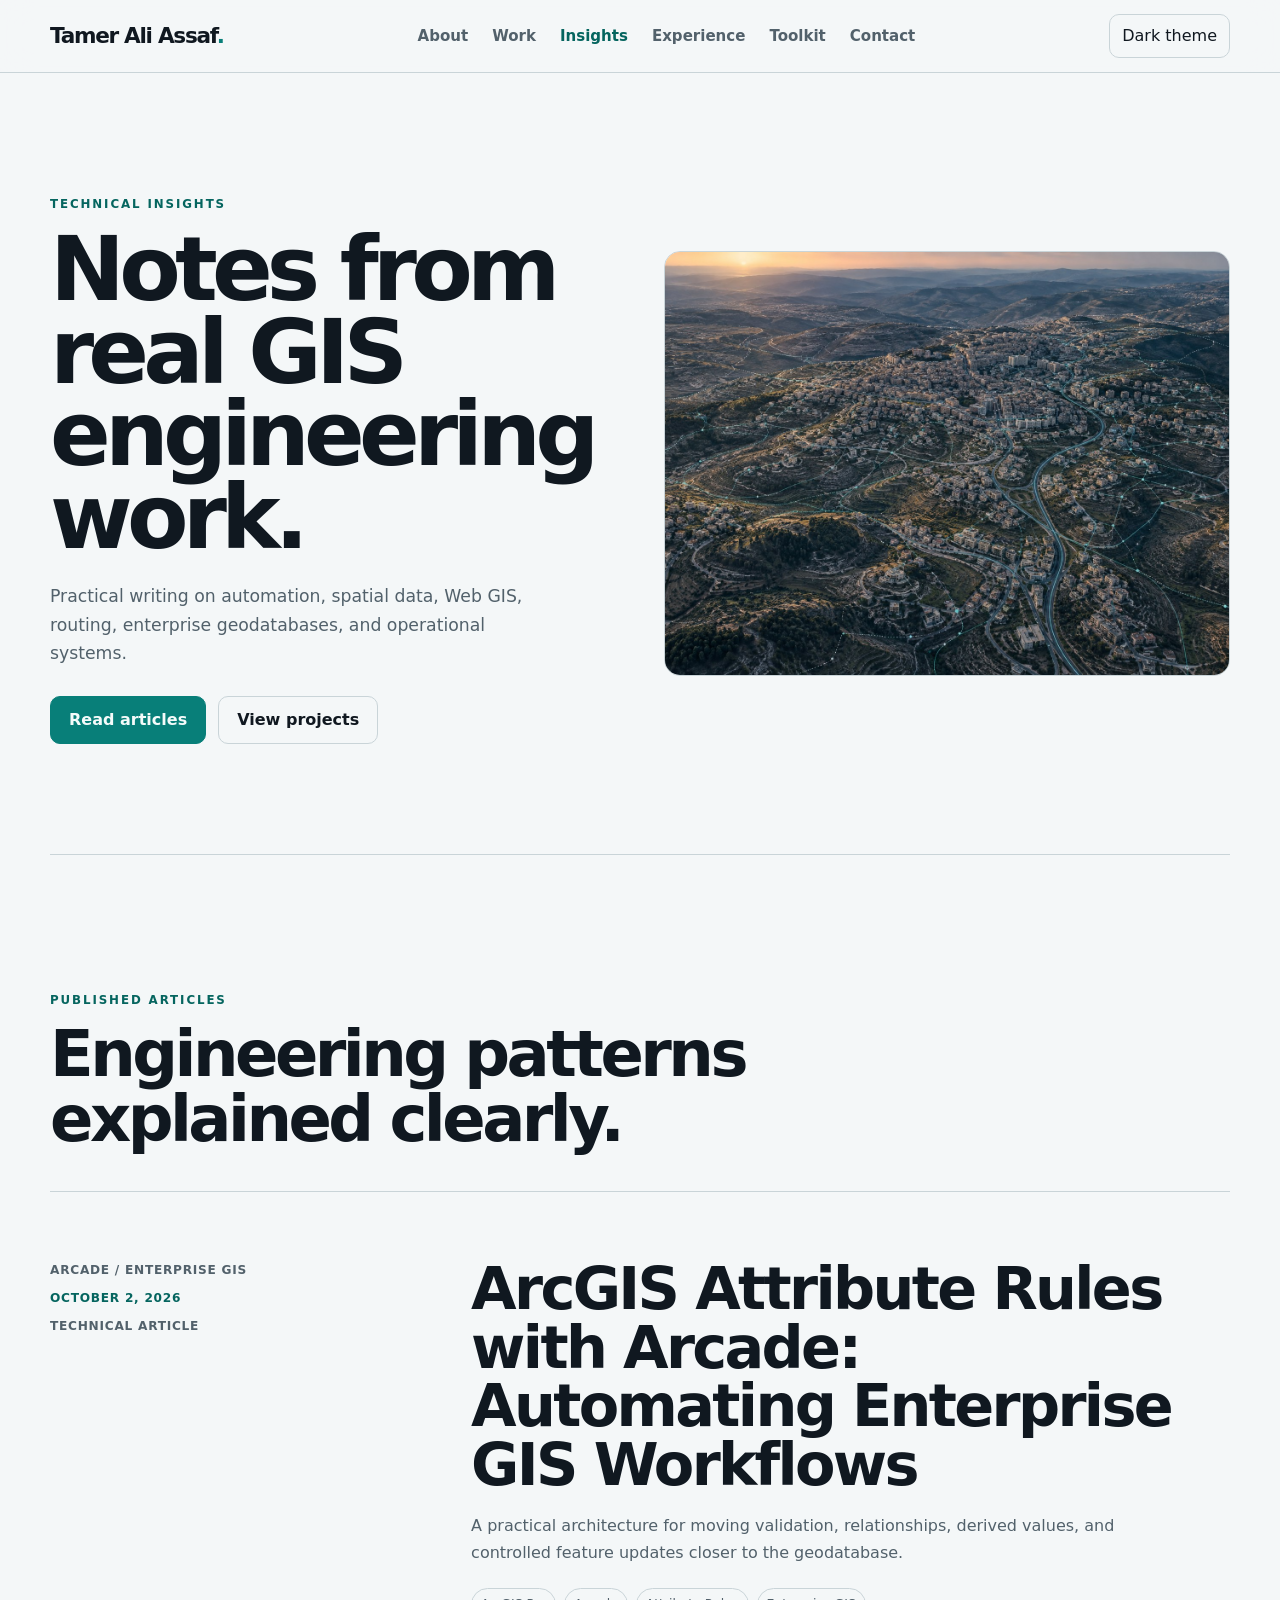
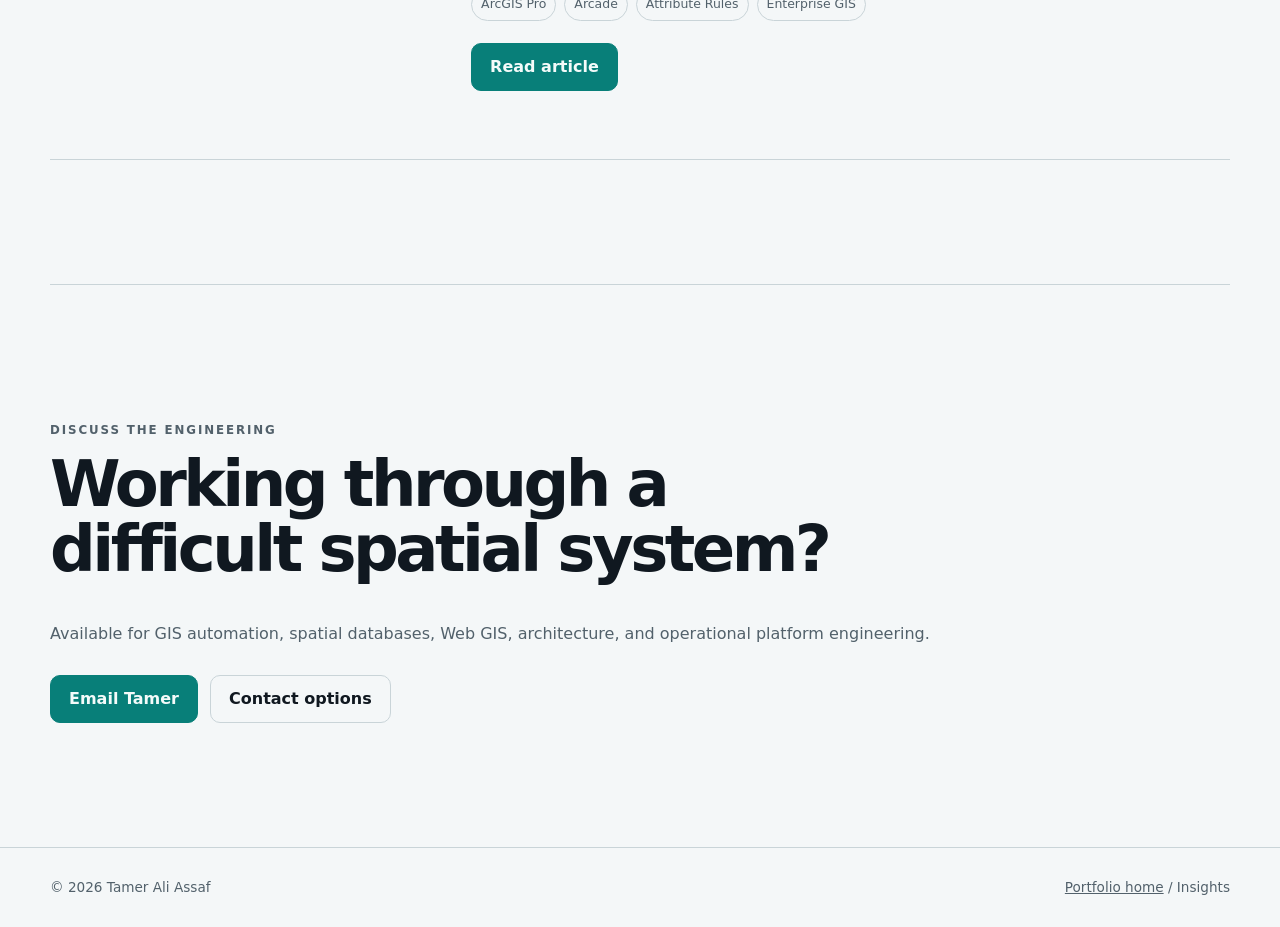
==== insights/index.html @ e50087d5 "Add GIS engineering insights section" ====
<!doctype html>
<html lang="en">
  <head>
    <meta charset="UTF-8" />
    <meta name="viewport" content="width=device-width, initial-scale=1.0" />
    <meta
      name="description"
      content="Technical articles by Tamer Ali Assaf on ArcGIS automation, Arcade Attribute Rules, PostGIS, Web GIS, spatial algorithms, and operational geospatial systems."
    />
    <meta name="author" content="Tamer Ali Assaf" />
    <meta name="theme-color" content="#f4f7f8" />
    <meta property="og:type" content="website" />
    <meta
      property="og:title"
      content="GIS Engineering Insights | Tamer Ali Assaf"
    />
    <meta
      property="og:description"
      content="Practical engineering notes on GIS automation, spatial data, Web GIS, routing, and real-time systems."
    />
    <meta
      property="og:image"
      content="https://tamer-assaf2.github.io/assets/images/tamer-assaf-geospatial-systems.jpg"
    />
    <meta
      property="og:url"
      content="https://tamer-assaf2.github.io/insights/"
    />
    <meta property="og:site_name" content="Tamer Ali Assaf" />
    <meta property="og:locale" content="en_US" />
    <meta name="twitter:card" content="summary_large_image" />
    <meta
      name="twitter:title"
      content="GIS Engineering Insights | Tamer Ali Assaf"
    />
    <meta
      name="twitter:description"
      content="Practical GIS engineering notes grounded in implementation work."
    />
    <meta
      name="twitter:image"
      content="https://tamer-assaf2.github.io/assets/images/tamer-assaf-geospatial-systems.jpg"
    />
    <link rel="canonical" href="https://tamer-assaf2.github.io/insights/" />
    <title>GIS Engineering Insights | Tamer Ali Assaf</title>
    <link rel="icon" href="../favicon.svg" type="image/svg+xml" />
    <link rel="manifest" href="../site.webmanifest" />
    <link rel="stylesheet" href="../assets/style.css" />
    <link rel="stylesheet" href="../assets/insights.css" />
    <script type="application/ld+json">
      {
        "@context": "https://schema.org",
        "@type": "CollectionPage",
        "name": "GIS Engineering Insights",
        "url": "https://tamer-assaf2.github.io/insights/",
        "description": "Technical articles on GIS engineering, automation, spatial databases, Web GIS, and geospatial software engineering.",
        "author": {
          "@type": "Person",
          "@id": "https://tamer-assaf2.github.io/#person",
          "name": "Tamer Ali Assaf",
          "url": "https://tamer-assaf2.github.io/"
        },
        "mainEntity": {
          "@type": "ItemList",
          "itemListElement": [
            {
              "@type": "ListItem",
              "position": 1,
              "url": "https://tamer-assaf2.github.io/insights/arcgis-attribute-rules-arcade.html",
              "name": "ArcGIS Attribute Rules with Arcade: Automating Enterprise GIS Workflows"
            }
          ]
        }
      }
    </script>
  </head>
  <body>
    <a class="skip-link" href="#main-content">Skip to content</a>
    <header class="nav-wrap">
      <nav class="nav container" aria-label="Primary navigation">
        <a
          class="brand"
          href="../index.html"
          aria-label="Tamer Ali Assaf, portfolio home"
          >Tamer Ali Assaf<span>.</span></a
        >
        <div class="nav-actions">
          <button
            class="theme-toggle"
            type="button"
            aria-label="Switch color theme"
          >
            Theme
          </button>
          <button
            class="menu-btn"
            type="button"
            aria-expanded="false"
            aria-controls="nav-links"
          >
            Menu
          </button>
        </div>
        <div class="nav-links" id="nav-links">
          <a href="../index.html#about">About</a>
          <a href="../projects/">Work</a>
          <a href="./" aria-current="page">Insights</a>
          <a href="../index.html#experience">Experience</a>
          <a href="../index.html#tools">Toolkit</a>
          <a href="../index.html#contact">Contact</a>
        </div>
      </nav>
    </header>

    <main id="main-content" class="insights-main">
      <section class="insights-hero container">
        <div class="insights-hero-copy reveal">
          <p class="section-kicker">TECHNICAL INSIGHTS</p>
          <h1>Notes from real GIS engineering work.</h1>
          <p>
            Practical writing on automation, spatial data, Web GIS, routing,
            enterprise geodatabases, and operational systems.
          </p>
          <div class="actions">
            <a class="btn primary" href="#articles">Read articles</a>
            <a class="btn" href="../projects/">View projects</a>
          </div>
        </div>
        <figure class="insights-hero-visual reveal">
          <img
            src="../assets/images/tamer-assaf-geospatial-systems.jpg"
            alt="Aerial terrain with geospatial network and routing overlays"
            width="1586"
            height="992"
            fetchpriority="high"
          />
        </figure>
      </section>

      <section id="articles" class="section container">
        <p class="section-kicker">PUBLISHED ARTICLES</p>
        <h2>Engineering patterns explained clearly.</h2>
        <div class="insight-list">
          <article class="insight-entry reveal">
            <div class="insight-entry-meta">
              <span>Arcade / Enterprise GIS</span>
              <time datetime="2026-10-02">October 2, 2026</time>
              <span>Technical article</span>
            </div>
            <div>
              <h2>
                ArcGIS Attribute Rules with Arcade: Automating Enterprise GIS
                Workflows
              </h2>
              <p>
                A practical architecture for moving validation, relationships,
                derived values, and controlled feature updates closer to the
                geodatabase.
              </p>
              <div class="tags">
                <span>ArcGIS Pro</span><span>Arcade</span
                ><span>Attribute Rules</span><span>Enterprise GIS</span>
              </div>
              <a class="btn primary" href="arcgis-attribute-rules-arcade.html"
                >Read article</a
              >
            </div>
          </article>
        </div>
      </section>

      <section class="section container contact case-contact reveal">
        <p class="section-kicker">DISCUSS THE ENGINEERING</p>
        <h2>Working through a difficult spatial system?</h2>
        <p>
          Available for GIS automation, spatial databases, Web GIS,
          architecture, and operational platform engineering.
        </p>
        <div class="actions">
          <a class="btn primary" href="mailto:tamer.assaf.contact@gmail.com"
            >Email Tamer</a
          >
          <a class="btn" href="../index.html#contact">Contact options</a>
        </div>
      </section>
    </main>

    <footer>
      <div class="container footer-inner">
        <span>© <span id="year"></span> Tamer Ali Assaf</span
        ><span><a href="../index.html">Portfolio home</a> / Insights</span>
      </div>
    </footer>
    <script src="../assets/script.js"></script>
  </body>
</html>
---- assets/style.css ----
:root {
  --bg: #07111f;
  --panel: #0d1b2d;
  --text: #eef5ff;
  --muted: #9db0c7;
  --line: #1c3047;
  --accent: #4cc9f0;
  --accent2: #80ffdb;
  --max: 1120px;
}
* {
  box-sizing: border-box;
}
html {
  scroll-behavior: smooth;
}
body {
  margin: 0;
  font-family:
    "Segoe UI Variable",
    ui-sans-serif,
    system-ui,
    -apple-system,
    "Segoe UI",
    sans-serif;
  background:
    radial-gradient(circle at 80% 10%, #102c46 0, transparent 28%), var(--bg);
  color: var(--text);
  line-height: 1.65;
}
.container {
  width: min(var(--max), calc(100% - 40px));
  margin: auto;
}
.nav-wrap {
  position: sticky;
  top: 0;
  z-index: 20;
  background: rgba(7, 17, 31, 0.82);
  backdrop-filter: blur(16px);
  border-bottom: 1px solid rgba(255, 255, 255, 0.06);
}
.nav {
  height: 72px;
  display: flex;
  align-items: center;
  justify-content: space-between;
}
.brand {
  font-size: 1.5rem;
  font-weight: 900;
  color: var(--text);
  text-decoration: none;
}
.brand span,
.section-kicker {
  color: var(--accent);
}
.nav-links {
  display: flex;
  gap: 24px;
}
.nav-links a {
  color: var(--muted);
  text-decoration: none;
  font-size: 0.94rem;
}
.nav-links a:hover {
  color: var(--text);
}
.menu-btn {
  display: none;
  background: none;
  border: 0;
  color: white;
  font-size: 1.5rem;
}
.hero {
  min-height: 78vh;
  display: grid;
  grid-template-columns: 1.45fr 0.75fr;
  gap: 70px;
  align-items: center;
  padding: 90px 0;
}
.eyebrow,
.section-kicker,
.meta {
  font-size: 0.78rem;
  letter-spacing: 0.16em;
  font-weight: 800;
}
.hero h1 {
  font-size: clamp(3rem, 8vw, 6.6rem);
  line-height: 0.92;
  margin: 12px 0;
}
.hero h2 {
  font-size: clamp(1.25rem, 3vw, 2rem);
  font-weight: 500;
  color: var(--accent2);
  margin: 0 0 22px;
}
.lead {
  max-width: 760px;
  color: var(--muted);
  font-size: 1.13rem;
}
.actions {
  display: flex;
  gap: 12px;
  flex-wrap: wrap;
  margin-top: 28px;
}
.btn {
  display: inline-flex;
  padding: 11px 18px;
  border: 1px solid var(--line);
  border-radius: 9px;
  color: var(--text);
  text-decoration: none;
  font-weight: 700;
}
.btn.primary {
  background: var(--accent);
  border-color: var(--accent);
  color: #03111c;
}
.quick-stack,
.tags {
  display: flex;
  flex-wrap: wrap;
  gap: 8px;
  margin-top: 24px;
}
.quick-stack span,
.tags span {
  padding: 5px 9px;
  border: 1px solid var(--line);
  border-radius: 999px;
  color: var(--muted);
  font-size: 0.78rem;
}
.portrait-card {
  aspect-ratio: 4/5;
  border: 1px solid var(--line);
  border-radius: 22px;
  overflow: hidden;
  background: linear-gradient(145deg, #0d2034, #08131f);
  box-shadow: 0 30px 80px rgba(0, 0, 0, 0.25);
}
.portrait-card img {
  width: 100%;
  height: 100%;
  object-fit: cover;
}
.photo-placeholder {
  display: none;
  height: 100%;
  place-items: center;
  text-align: center;
  color: var(--muted);
  padding: 30px;
}
.section {
  padding: 90px 0;
  border-top: 1px solid rgba(255, 255, 255, 0.06);
}
.section h2 {
  font-size: clamp(2rem, 5vw, 3.5rem);
  line-height: 1.1;
  max-width: 850px;
  margin: 10px 0 35px;
}
.about-grid {
  display: grid;
  grid-template-columns: 1fr 1fr;
  gap: 40px;
  color: var(--muted);
  font-size: 1.06rem;
}
.cards.three {
  display: grid;
  grid-template-columns: repeat(3, 1fr);
  gap: 18px;
}
.card {
  padding: 28px;
  border: 1px solid var(--line);
  border-radius: 16px;
  background: rgba(13, 27, 45, 0.55);
}
.card h3,
.project h3,
.tool-grid h3 {
  margin-top: 0;
  font-size: 1.35rem;
}
.card p,
.project p,
.tool-grid p,
.reference p,
.contact p {
  color: var(--muted);
}
.projects {
  display: grid;
  gap: 18px;
}
.project {
  display: grid;
  grid-template-columns: 80px 1fr;
  gap: 20px;
  padding: 32px;
  border: 1px solid var(--line);
  border-radius: 18px;
  background: rgba(13, 27, 45, 0.45);
}
.project-no {
  font-size: 2rem;
  font-weight: 900;
  color: var(--accent);
}
.project h3 {
  font-size: 1.8rem;
  margin: 4px 0 12px;
}
.project h4 {
  margin-bottom: 4px;
}
.private {
  font-size: 0.83rem;
  margin-top: 20px;
}
.tool-grid {
  display: grid;
  grid-template-columns: 1fr 1fr;
  gap: 1px;
  background: var(--line);
  border: 1px solid var(--line);
  border-radius: 16px;
  overflow: hidden;
}
.tool-grid > div {
  background: var(--bg);
  padding: 28px;
}
.reference {
  background: linear-gradient(90deg, rgba(76, 201, 240, 0.05), transparent);
}
.contact {
  padding-bottom: 120px;
}
footer {
  border-top: 1px solid var(--line);
  padding: 28px 0;
  color: var(--muted);
  font-size: 0.85rem;
}
@media (max-width: 800px) {
  .nav-links {
    display: none;
    position: absolute;
    top: 72px;
    left: 0;
    right: 0;
    padding: 20px;
    background: #081522;
    flex-direction: column;
  }
  .nav-links.open {
    display: flex;
  }
  .menu-btn {
    display: block;
  }
  .hero {
    grid-template-columns: 1fr;
    padding: 65px 0;
  }
  .portrait-card {
    max-width: 360px;
  }
  .about-grid,
  .cards.three,
  .tool-grid {
    grid-template-columns: 1fr;
  }
  .project {
    grid-template-columns: 1fr;
  }
  .project-no {
    font-size: 1rem;
  }
  .section {
    padding: 65px 0;
  }
}

/* 2026 portfolio refresh */
:root {
  color-scheme: light;
  --bg: #f4f7f8;
  --panel: #e9eff1;
  --panel-strong: #dde8ea;
  --text: #101820;
  --muted: #52616b;
  --line: #c9d4d8;
  --accent: #087f79;
  --accent2: #05655f;
  --on-accent: #f4fbfa;
  --header: rgba(244, 247, 248, 0.9);
  --shadow: rgba(18, 56, 61, 0.14);
  --max: 1180px;
}

@media (prefers-color-scheme: dark) {
  :root:not([data-theme="light"]) {
    color-scheme: dark;
    --bg: #0b1118;
    --panel: #111b24;
    --panel-strong: #182730;
    --text: #edf4f3;
    --muted: #a4b6ba;
    --line: #283943;
    --accent: #58c4bb;
    --accent2: #7ed7cf;
    --on-accent: #071413;
    --header: rgba(11, 17, 24, 0.9);
    --shadow: rgba(2, 11, 13, 0.42);
  }
}

:root[data-theme="dark"] {
  color-scheme: dark;
  --bg: #0b1118;
  --panel: #111b24;
  --panel-strong: #182730;
  --text: #edf4f3;
  --muted: #a4b6ba;
  --line: #283943;
  --accent: #58c4bb;
  --accent2: #7ed7cf;
  --on-accent: #071413;
  --header: rgba(11, 17, 24, 0.9);
  --shadow: rgba(2, 11, 13, 0.42);
}

html {
  scroll-padding-top: 88px;
}

body {
  font-family: "Aptos", "Segoe UI Variable", "Segoe UI", system-ui, sans-serif;
  background: var(--bg);
  text-rendering: optimizeLegibility;
}

img {
  display: block;
  max-width: 100%;
}

button {
  font: inherit;
}

.container {
  width: min(var(--max), calc(100% - 48px));
}

.nav-wrap {
  background: var(--header);
  border-color: var(--line);
}

.nav {
  gap: 28px;
}

.brand {
  font-size: 1.35rem;
  letter-spacing: -0.06em;
}

.nav-links {
  align-items: center;
  margin-left: auto;
}

.nav-links a {
  font-weight: 650;
}

.nav-links a[aria-current="location"] {
  color: var(--accent2);
}

.nav-actions {
  display: flex;
  align-items: center;
  gap: 8px;
  margin-left: auto;
  order: 2;
}

.theme-toggle,
.menu-btn {
  min-height: 40px;
  padding: 8px 12px;
  border: 1px solid var(--line);
  border-radius: 10px;
  background: transparent;
  color: var(--text);
  cursor: pointer;
}

.theme-toggle:hover,
.menu-btn:hover {
  border-color: var(--accent);
}

.hero {
  min-height: auto;
  grid-template-columns: minmax(0, 1.35fr) minmax(280px, 0.65fr);
  gap: clamp(36px, 7vw, 92px);
  align-items: start;
  padding-block: clamp(64px, 8vw, 96px);
}

.eyebrow,
.section-kicker,
.meta {
  color: var(--accent2);
  font-size: 0.74rem;
  text-transform: uppercase;
}

.hero h1 {
  max-width: 820px;
  margin: 16px 0 22px;
  font-size: clamp(2.9rem, 5vw, 4rem);
  line-height: 0.98;
  letter-spacing: -0.065em;
}

.lead {
  max-width: 660px;
  margin: 0;
  font-size: clamp(1rem, 1.6vw, 1.2rem);
}

.btn {
  align-items: center;
  justify-content: center;
  min-height: 46px;
  padding: 10px 18px;
  border-radius: 10px;
  white-space: nowrap;
  transition:
    transform 0.2s ease,
    border-color 0.2s ease,
    background 0.2s ease;
}

.btn:hover {
  border-color: var(--accent);
  transform: translateY(-2px);
}

.btn:active {
  transform: translateY(1px);
}

.btn.primary {
  color: var(--on-accent);
}

.portrait-card {
  position: relative;
  margin: 0;
  border-radius: 16px;
  background: var(--panel);
  box-shadow: 0 28px 70px var(--shadow);
}

.portrait-card figcaption {
  position: absolute;
  inset: auto 14px 14px;
  padding: 12px 14px;
  border: 1px solid rgba(244, 251, 250, 0.22);
  border-radius: 12px;
  background: rgba(7, 20, 19, 0.82);
  color: #edf7f6;
  font-size: 0.86rem;
  line-height: 1.4;
  backdrop-filter: blur(12px);
}

.portrait-card figcaption span {
  color: #b8cfcc;
  font-size: 0.78rem;
}

.credential-strip {
  border-block: 1px solid var(--line);
  background: var(--panel);
}

.credential-strip .quick-stack {
  display: grid;
  grid-template-columns: repeat(4, minmax(0, 1fr));
  gap: clamp(18px, 3vw, 42px);
  margin: 0 auto;
  padding-block: 18px;
}

.credential-strip .quick-stack span {
  padding: 0;
  border: 0;
  border-radius: 0;
  font-weight: 750;
  line-height: 1.4;
  letter-spacing: 0.06em;
  text-transform: uppercase;
}

.section {
  padding-block: clamp(76px, 10vw, 124px);
  border-color: var(--line);
}

.section h2 {
  max-width: 840px;
  margin: 10px 0 38px;
  font-size: clamp(2.35rem, 5vw, 4.7rem);
  line-height: 1.02;
  letter-spacing: -0.055em;
}

.section-intro {
  max-width: 650px;
  margin: -20px 0 42px;
  color: var(--muted);
}

.about-grid {
  gap: clamp(28px, 6vw, 76px);
}

.about-grid p {
  margin-block: 0;
}

.cards.three {
  grid-template-columns: 1.1fr 0.9fr;
  gap: 16px;
}

.card {
  background: var(--panel);
}

.card.featured {
  grid-row: span 2;
  display: flex;
  flex-direction: column;
  justify-content: flex-end;
  min-height: 420px;
  background: linear-gradient(145deg, var(--panel-strong), var(--panel));
}

.project-featured {
  grid-template-columns: minmax(0, 1.35fr) minmax(280px, 0.65fr);
  align-items: stretch;
  padding: 0;
  overflow: hidden;
  background: var(--panel-strong);
}

.project-featured > div:last-child {
  padding: clamp(26px, 4vw, 46px);
  align-self: center;
}

.project-image {
  min-height: 420px;
}

.project-image img {
  width: 100%;
  height: 100%;
  object-fit: cover;
}

.projects {
  gap: 12px;
  margin-top: 16px;
}

.project {
  grid-template-columns: 62px 1fr;
  gap: 22px;
  padding: 28px;
  border-radius: 16px;
  background: var(--panel);
}

.project-no {
  font-size: 1rem;
}

.project h3 {
  font-size: 1.65rem;
}

.private {
  max-width: 760px;
  color: var(--muted);
}

.engineering-grid {
  display: grid;
  grid-template-columns: 1fr 1fr;
  gap: 1px;
  overflow: hidden;
  border: 1px solid var(--line);
  border-radius: 16px;
  background: var(--line);
}

.engineering-item {
  min-height: 250px;
  padding: 30px;
  background: var(--bg);
}

.engineering-item:nth-child(2),
.engineering-item:nth-child(3) {
  background: var(--panel);
}

.engineering-item h3 {
  max-width: 430px;
  margin: 0 0 14px;
  font-size: 1.35rem;
}

.engineering-item p {
  max-width: 55ch;
  color: var(--muted);
}

.engineering-item span {
  display: block;
  margin-top: 32px;
  color: var(--accent2);
  font-size: 0.78rem;
  font-weight: 750;
}

.public-work {
  background: var(--panel);
}

.public-layout {
  display: grid;
  grid-template-columns: 0.8fr 1.2fr;
  gap: clamp(38px, 8vw, 110px);
  align-items: start;
}

.public-intro {
  position: sticky;
  top: 110px;
}

.public-intro h2 {
  margin-bottom: 22px;
}

.public-intro > p:last-child {
  color: var(--muted);
}

.public-links {
  display: grid;
}

.public-link {
  display: flex;
  align-items: center;
  justify-content: space-between;
  gap: 20px;
  padding: 26px 4px;
  border-bottom: 1px solid var(--line);
  color: var(--text);
  text-decoration: none;
}

.public-link:first-child {
  border-top: 1px solid var(--line);
}

.public-link strong,
.public-link small {
  display: block;
}

.public-link strong {
  font-size: 1.25rem;
}

.public-link small {
  margin-top: 4px;
  color: var(--muted);
}

.public-link b {
  color: var(--accent);
  font-size: 1.4rem;
  transition: transform 0.2s ease;
}

.public-link:hover b {
  transform: translate(3px, -3px);
}

.tool-grid {
  border-radius: 16px;
}

.tool-grid > div {
  min-height: 180px;
  background: var(--bg);
}

.footer-inner {
  display: flex;
  justify-content: space-between;
  gap: 20px;
}

:focus-visible {
  outline: 3px solid var(--accent);
  outline-offset: 4px;
}

html.js .reveal.is-pending {
  opacity: 0;
  transform: translateY(18px);
  transition:
    opacity 0.65s ease,
    transform 0.65s cubic-bezier(0.16, 1, 0.3, 1);
}

html.js .reveal.is-pending.is-visible {
  opacity: 1;
  transform: none;
}

@media (max-width: 860px) {
  .container {
    width: min(100% - 32px, var(--max));
  }

  .nav-actions {
    margin-left: auto;
  }

  .nav-links {
    background: var(--bg);
    border-bottom: 1px solid var(--line);
  }

  .hero {
    min-height: auto;
    grid-template-columns: 1fr;
    gap: 40px;
    padding-block: 56px;
  }

  .hero h1 {
    font-size: clamp(3rem, 12vw, 5rem);
  }

  .portrait-card {
    width: min(100%, 440px);
  }

  .credential-strip .quick-stack {
    grid-template-columns: repeat(2, minmax(0, 1fr));
  }

  .about-grid,
  .cards.three,
  .project-featured,
  .public-layout {
    grid-template-columns: 1fr;
  }

  .card.featured {
    grid-row: auto;
    min-height: 320px;
  }

  .project-image {
    min-height: 300px;
  }

  .public-intro {
    position: static;
  }
}

@media (max-width: 620px) {
  .theme-toggle {
    display: none;
  }

  .credential-strip .quick-stack {
    grid-template-columns: 1fr;
  }

  .section {
    padding-block: 68px;
  }

  .section h2 {
    font-size: clamp(2.25rem, 12vw, 3.5rem);
  }

  .hero h1 {
    font-size: clamp(2.7rem, 12vw, 3.4rem);
    letter-spacing: -0.05em;
  }

  .about-grid,
  .engineering-grid,
  .tool-grid {
    grid-template-columns: 1fr;
  }

  .project {
    grid-template-columns: 1fr;
    padding: 22px;
  }

  .engineering-item {
    min-height: auto;
  }

  .footer-inner {
    flex-direction: column;
  }
}

/* SEO project index and utility pages */
.section-actions {
  display: flex;
  margin: -14px 0 26px;
}

.projects-index-hero {
  max-width: calc(100vw - 32px);
  min-height: min(820px, calc(100dvh - 72px));
  display: grid;
  grid-template-columns: minmax(0, 0.92fr) minmax(380px, 1.08fr);
  gap: clamp(42px, 8vw, 110px);
  align-items: center;
  padding-block: clamp(58px, 8vh, 92px);
}

.projects-index-hero > *,
.project-index-item > * {
  width: 100%;
  min-width: 0;
  max-width: 100%;
}

.projects-index-hero .case-hero-copy > p,
.project-index-item h3,
.project-index-item p {
  max-width: 100%;
  overflow-wrap: anywhere;
}

.projects-hero-art {
  width: 100%;
  aspect-ratio: 4 / 3;
  margin: 0;
  overflow: hidden;
  border: 1px solid var(--line);
  border-radius: 16px;
  background: var(--panel);
}

.projects-hero-art img {
  width: 100%;
  height: 100%;
  object-fit: cover;
}

.project-index-list {
  max-width: 100%;
  margin-top: 34px;
  border-block: 1px solid var(--line);
}

.project-index-item {
  display: grid;
  grid-template-columns: minmax(180px, 0.5fr) minmax(0, 1fr);
  gap: clamp(28px, 8vw, 110px);
  padding: clamp(34px, 6vw, 64px) 0;
}

.project-index-item + .project-index-item {
  border-top: 1px solid var(--line);
}

.project-index-item > div:first-child {
  display: grid;
  align-content: start;
  gap: 8px;
  color: var(--muted);
  font-size: 0.78rem;
  font-weight: 750;
  letter-spacing: 0.06em;
  text-transform: uppercase;
}

.project-index-item > div:first-child strong {
  color: var(--accent2);
}

.project-index-item h3 {
  max-width: 720px;
  margin: 0 0 16px;
  font-size: clamp(2rem, 4vw, 3.5rem);
  line-height: 1;
  letter-spacing: -0.045em;
}

.project-index-item p {
  max-width: 65ch;
  margin: 0;
  color: var(--muted);
}

.project-index-item .tags {
  margin: 22px 0;
}

.not-found {
  min-height: calc(100dvh - 72px);
  display: grid;
  align-content: center;
  justify-items: start;
  padding-block: 72px;
}

.not-found h1 {
  max-width: 820px;
  margin: 12px 0 22px;
  font-size: clamp(3.6rem, 10vw, 8.5rem);
  line-height: 0.9;
  letter-spacing: -0.065em;
}

.not-found > p:not(.section-kicker) {
  max-width: 58ch;
  margin: 0;
  color: var(--muted);
  font-size: 1.08rem;
}

@media (max-width: 900px) {
  .projects-index-hero,
  .project-index-item {
    grid-template-columns: 1fr;
  }

  .projects-index-hero {
    min-height: auto;
  }

  .projects-hero-art {
    max-height: 560px;
  }

  .project-index-item {
    gap: 20px;
  }
}

@media (max-width: 620px) {
  .projects-index-hero {
    gap: 34px;
    padding-block: 44px 64px;
  }

  .projects-hero-art {
    aspect-ratio: 1 / 1;
  }

  .project-index-item {
    padding-block: 38px;
  }
}

@media (prefers-reduced-motion: reduce) {
  html {
    scroll-behavior: auto;
  }

  *,
  *::before,
  *::after {
    animation-duration: 0.01ms !important;
    animation-iteration-count: 1 !important;
    transition-duration: 0.01ms !important;
  }

  html.js .reveal.is-pending {
    opacity: 1;
    transform: none;
  }
}

/* Version 2 portfolio and case-study patterns */
.skip-link {
  position: fixed;
  top: 10px;
  left: 10px;
  z-index: 100;
  padding: 10px 14px;
  border-radius: 10px;
  background: var(--accent);
  color: var(--on-accent);
  font-weight: 800;
  text-decoration: none;
  transform: translateY(-150%);
}

.skip-link:focus {
  transform: translateY(0);
}

footer a {
  color: inherit;
}

.about-v2 {
  display: grid;
  grid-template-columns: minmax(0, 0.85fr) minmax(360px, 1.15fr);
  gap: clamp(48px, 9vw, 120px);
  align-items: start;
}

.about-v2 h2 {
  margin-top: 0;
}

.about-v2 > div > p {
  max-width: 62ch;
  color: var(--muted);
  font-size: 1.05rem;
}

.system-model {
  margin: 0;
  padding: clamp(26px, 4vw, 42px);
  border: 1px solid var(--line);
  border-radius: 16px;
  background: var(--panel);
}

.system-model figcaption {
  margin-bottom: 20px;
  color: var(--muted);
  font-size: 0.82rem;
  font-weight: 750;
}

.system-model ol {
  display: grid;
  gap: 0;
  margin: 0;
  padding: 0;
  list-style: none;
}

.system-model li {
  display: grid;
  grid-template-columns: 46px 1fr;
  gap: 12px;
  align-items: center;
  padding: 16px 0;
  border-bottom: 1px solid var(--line);
  font-weight: 760;
}

.system-model li:last-child {
  border-bottom: 0;
}

.system-model li span {
  color: var(--accent2);
  font-size: 0.75rem;
}

.status-line {
  display: flex;
  flex-wrap: wrap;
  align-content: flex-start;
  align-items: flex-start;
  align-self: start;
  gap: 8px;
  margin-bottom: 18px;
}

.status-line span {
  padding: 5px 9px;
  border: 1px solid var(--line);
  border-radius: 999px;
  color: var(--muted);
  font-size: 0.72rem;
  font-weight: 750;
  line-height: 1.35;
}

.case-card {
  border: 1px solid var(--line);
  border-radius: 16px;
  background: var(--panel);
}

.client-case-list {
  display: grid;
  gap: clamp(22px, 4vw, 38px);
  margin-top: 22px;
}

.featured-case {
  display: grid;
  grid-template-columns: minmax(0, 0.9fr) minmax(0, 1.1fr);
  overflow: hidden;
}

.case-summary {
  display: flex;
  flex-direction: column;
  align-items: flex-start;
  justify-content: flex-end;
  min-height: 520px;
  padding: clamp(28px, 5vw, 56px);
  background: linear-gradient(145deg, var(--panel-strong), var(--panel));
}

.case-summary h3 {
  max-width: 600px;
  margin: 0;
  font-size: clamp(2.3rem, 5vw, 4.6rem);
  line-height: 0.98;
  letter-spacing: -0.055em;
}

.case-value {
  max-width: 56ch;
  margin: 20px 0 4px;
  color: var(--muted);
}

.case-facts {
  display: grid;
  margin: 0;
  padding: clamp(28px, 5vw, 56px);
}

.case-facts div {
  padding: 18px 0;
  border-bottom: 1px solid var(--line);
}

.case-facts div:last-child {
  border-bottom: 0;
}

.case-facts dt,
.case-row dt,
.operational-case dt,
.research-copy dt {
  margin-bottom: 6px;
  color: var(--accent2);
  font-size: 0.74rem;
  font-weight: 800;
  letter-spacing: 0.08em;
  text-transform: uppercase;
}

.case-facts dd,
.case-row dd,
.operational-case dd,
.research-copy dd {
  margin: 0;
  color: var(--muted);
}

.case-list {
  margin-top: 22px;
  border-top: 1px solid var(--line);
}

.case-row {
  display: grid;
  grid-template-columns: minmax(180px, 0.55fr) minmax(260px, 0.9fr) minmax(
      280px,
      1.15fr
    );
  gap: clamp(26px, 5vw, 72px);
  padding: 34px 4px;
  border-bottom: 1px solid var(--line);
}

.case-row h3 {
  margin: 0 0 10px;
  font-size: 1.55rem;
}

.case-row p,
.operational-layout > div > p,
.research-copy > p,
.experience-intro p {
  color: var(--muted);
}

.case-row dl {
  margin: 0;
}

.case-link {
  display: inline-flex;
  gap: 6px;
  align-items: center;
  margin-top: 8px;
  color: var(--accent2);
  font-weight: 800;
  text-decoration-thickness: 1px;
  text-underline-offset: 4px;
}

.operational-work {
  background: var(--panel);
}

.operational-layout {
  display: grid;
  grid-template-columns: 0.8fr 1.2fr;
  gap: clamp(44px, 9vw, 130px);
  align-items: start;
}

.operational-layout h2 {
  margin-top: 0;
}

.operational-case {
  padding: clamp(28px, 5vw, 48px);
  border: 1px solid var(--line);
  border-radius: 16px;
  background: var(--bg);
}

.operational-case h3 {
  margin: 0 0 14px;
  font-size: clamp(2rem, 4vw, 3.5rem);
  line-height: 1;
  letter-spacing: -0.04em;
}

.operational-case > p {
  color: var(--muted);
}

.operational-case dl,
.research-copy dl {
  margin: 28px 0 0;
  padding-top: 22px;
  border-top: 1px solid var(--line);
}

.research-section {
  display: grid;
  grid-template-columns: minmax(0, 1.15fr) minmax(320px, 0.85fr);
  gap: clamp(36px, 7vw, 90px);
  align-items: center;
}

.research-visual {
  overflow: hidden;
  aspect-ratio: 16 / 10;
  border: 1px solid var(--line);
  border-radius: 16px;
}

.research-visual img {
  width: 100%;
  height: 100%;
  object-fit: cover;
}

.research-copy h2 {
  margin-bottom: 22px;
}

.experience-section {
  display: grid;
  grid-template-columns: 0.8fr 1.2fr;
  gap: clamp(46px, 8vw, 110px);
  align-items: start;
}

.experience-intro {
  position: sticky;
  top: 110px;
}

.experience-intro h2 {
  margin-top: 0;
}

.timeline {
  border-top: 1px solid var(--line);
}

.timeline-item {
  display: grid;
  grid-template-columns: 130px 1fr;
  gap: 24px;
  padding: 30px 0;
  border-bottom: 1px solid var(--line);
}

.timeline-item time {
  color: var(--accent2);
  font-size: 0.78rem;
  font-weight: 800;
}

.timeline-item h3 {
  margin: 0 0 8px;
  font-size: 1.4rem;
}

.timeline-item p {
  margin: 0;
  color: var(--muted);
}

.credentials-section {
  background: var(--panel);
}

.credentials-layout {
  display: grid;
  grid-template-columns: minmax(0, 1fr) minmax(360px, 0.9fr);
  gap: clamp(46px, 8vw, 110px);
  align-items: start;
}

.education-block h2 {
  margin-top: 10px;
}

.education-facts {
  display: grid;
  grid-template-columns: repeat(3, 1fr);
  gap: 1px;
  margin: 0;
  overflow: hidden;
  border: 1px solid var(--line);
  border-radius: 16px;
  background: var(--line);
}

.education-facts > div {
  min-height: 112px;
  padding: 20px;
  background: var(--bg);
}

.education-facts dt {
  margin-bottom: 8px;
  color: var(--accent2);
  font-size: 0.72rem;
  font-weight: 800;
  text-transform: uppercase;
}

.education-facts dd {
  margin: 0;
  color: var(--text);
}

.training-block h3 {
  margin: 0 0 22px;
  font-size: 1.5rem;
}

.training-list {
  border-top: 1px solid var(--line);
}

.training-list article {
  padding: 22px 0;
  border-bottom: 1px solid var(--line);
}

.training-list strong {
  display: block;
  margin-bottom: 5px;
}

.training-list p {
  margin: 0;
  color: var(--muted);
}

.case-hero {
  min-height: calc(100dvh - 72px);
  display: grid;
  grid-template-columns: minmax(0, 1fr) minmax(360px, 0.78fr);
  gap: clamp(42px, 8vw, 110px);
  align-items: center;
  padding-block: clamp(58px, 8vh, 92px);
}

.case-hero-copy h1 {
  max-width: 760px;
  margin: 16px 0 24px;
  font-size: clamp(3.2rem, 6vw, 6rem);
  line-height: 0.94;
  letter-spacing: -0.065em;
}

.case-hero-copy > p {
  max-width: 62ch;
  margin: 0;
  color: var(--muted);
  font-size: 1.1rem;
}

.case-hero-panel {
  margin: 0;
  padding: clamp(26px, 4vw, 40px);
  border: 1px solid var(--line);
  border-radius: 16px;
  background: var(--panel);
}

.case-hero-panel figcaption {
  margin-bottom: 20px;
  color: var(--muted);
  font-size: 0.78rem;
  font-weight: 750;
  text-transform: uppercase;
}

.system-layers {
  display: grid;
  gap: 10px;
}

.system-layers > div {
  padding: 18px;
  border: 1px solid var(--line);
  border-radius: 12px;
  background: var(--bg);
}

.system-layers span,
.system-layers strong {
  display: block;
}

.system-layers span {
  margin-bottom: 4px;
  color: var(--accent2);
  font-size: 0.7rem;
  font-weight: 800;
  text-transform: uppercase;
}

.system-layers strong {
  font-size: 0.92rem;
}

.case-evidence {
  border-block: 1px solid var(--line);
  background: var(--panel);
}

.case-evidence dl {
  display: grid;
  grid-template-columns: repeat(4, 1fr);
  gap: 1px;
  margin: 0;
  background: var(--line);
}

.case-evidence dl > div {
  min-height: 130px;
  padding: 24px;
  background: var(--panel);
}

.case-evidence dt {
  margin-bottom: 8px;
  color: var(--accent2);
  font-size: 0.72rem;
  font-weight: 800;
  text-transform: uppercase;
}

.case-evidence dd {
  margin: 0;
  color: var(--text);
}

.case-overview {
  display: grid;
  grid-template-columns: 0.9fr 1.1fr;
  gap: clamp(44px, 9vw, 130px);
  align-items: start;
}

.case-overview h2 {
  margin-top: 0;
}

.case-prose {
  color: var(--muted);
  font-size: 1.1rem;
}

.case-prose p:first-child {
  margin-top: 0;
}

.role-section {
  background: var(--panel);
}

.role-grid {
  display: grid;
  grid-template-columns: repeat(2, 1fr);
  gap: 1px;
  overflow: hidden;
  border: 1px solid var(--line);
  border-radius: 16px;
  background: var(--line);
}

.role-grid article {
  min-height: 210px;
  padding: 28px;
  background: var(--bg);
}

.role-grid h3 {
  margin: 0 0 10px;
}

.role-grid p {
  max-width: 55ch;
  color: var(--muted);
}

.architecture-intro {
  max-width: 760px;
}

.architecture-intro > p {
  color: var(--muted);
}

.architecture-flow {
  display: grid;
  justify-items: center;
  width: min(760px, 100%);
  margin: 54px auto 0;
}

.architecture-stage {
  width: 100%;
  padding: 24px 28px;
  border: 1px solid var(--line);
  border-radius: 16px;
  background: var(--panel);
  text-align: center;
}

.architecture-stage span,
.architecture-stage strong,
.architecture-stage small {
  display: block;
}

.architecture-stage span {
  color: var(--accent2);
  font-size: 0.7rem;
  font-weight: 800;
  text-transform: uppercase;
}

.architecture-stage strong {
  margin: 6px 0;
  font-size: 1.2rem;
}

.architecture-stage small {
  color: var(--muted);
}

.flow-connector {
  padding: 8px 0;
  color: var(--accent);
  font-size: 1.35rem;
}

.visually-hidden {
  position: absolute;
  width: 1px;
  height: 1px;
  padding: 0;
  margin: -1px;
  overflow: hidden;
  clip: rect(0, 0, 0, 0);
  white-space: nowrap;
  border: 0;
}

.module-groups {
  display: grid;
  grid-template-columns: repeat(2, 1fr);
  gap: 0 42px;
  border-top: 1px solid var(--line);
}

.module-groups > div {
  padding: 28px 0;
  border-bottom: 1px solid var(--line);
}

.module-groups h3 {
  margin: 0 0 8px;
}

.module-groups p {
  max-width: 58ch;
  margin: 0;
  color: var(--muted);
}

.gis-section {
  background: var(--panel);
}

.gis-layout {
  display: grid;
  grid-template-columns: 0.85fr 1.15fr;
  gap: clamp(44px, 9vw, 130px);
}

.gis-layout h2 {
  margin-top: 0;
}

.gis-layout > div > p {
  color: var(--muted);
}

.gis-layout dl {
  margin: 0;
}

.gis-layout dl > div {
  padding: 20px 0;
  border-bottom: 1px solid var(--line);
}

.gis-layout dl > div:first-child {
  padding-top: 0;
}

.gis-layout dt {
  margin-bottom: 5px;
  font-weight: 800;
}

.gis-layout dd {
  margin: 0;
  color: var(--muted);
}

.decision-list {
  display: grid;
  grid-template-columns: 1fr 1fr;
  gap: 22px 54px;
}

.decision-list article {
  padding-top: 24px;
  border-top: 1px solid var(--line);
}

.decision-list h3 {
  margin: 0 0 8px;
}

.decision-list p {
  color: var(--muted);
}

.outcome-section {
  display: grid;
  grid-template-columns: 0.85fr 1.15fr;
  gap: clamp(44px, 9vw, 130px);
}

.outcome-section h2 {
  margin-top: 0;
}

.outcome-section > div > p {
  color: var(--muted);
}

.outcome-points {
  display: grid;
  align-content: start;
  border-top: 1px solid var(--line);
}

.outcome-points span {
  padding: 17px 0;
  border-bottom: 1px solid var(--line);
  font-weight: 760;
}

.privacy-section {
  background: var(--panel);
}

.privacy-note {
  display: grid;
  grid-template-columns: 1.2fr 0.8fr;
  gap: clamp(44px, 9vw, 130px);
  align-items: end;
}

.privacy-note h2 {
  margin-top: 0;
}

.privacy-note p {
  color: var(--muted);
}

.case-contact {
  max-width: var(--max);
}

@media (max-width: 900px) {
  .about-v2,
  .featured-case,
  .operational-layout,
  .research-section,
  .experience-section,
  .credentials-layout,
  .case-hero,
  .case-overview,
  .gis-layout,
  .outcome-section,
  .privacy-note {
    grid-template-columns: 1fr;
  }

  .case-summary {
    min-height: 380px;
  }

  .case-row {
    grid-template-columns: 1fr;
    gap: 18px;
  }

  .experience-intro {
    position: static;
  }

  .case-evidence dl {
    grid-template-columns: 1fr 1fr;
  }

  .case-hero {
    min-height: auto;
  }
}

@media (max-width: 620px) {
  .about-v2 {
    gap: 34px;
  }

  .system-model {
    padding: 22px;
  }

  .case-summary {
    min-height: 330px;
    padding: 24px;
  }

  .case-summary h3 {
    font-size: 2.45rem;
  }

  .case-facts {
    padding: 24px;
  }

  .research-section {
    gap: 32px;
  }

  .timeline-item {
    grid-template-columns: 1fr;
    gap: 8px;
  }

  .case-hero {
    gap: 34px;
    padding-block: 52px;
  }

  .case-hero-copy h1 {
    font-size: clamp(3rem, 15vw, 4rem);
  }

  .case-evidence dl,
  .education-facts,
  .role-grid,
  .module-groups,
  .decision-list {
    grid-template-columns: 1fr;
  }

  .case-evidence dl > div,
  .role-grid article {
    min-height: auto;
  }
}
---- assets/insights.css ----
.insights-main {
  overflow: clip;
}

.nav-links a[aria-current="page"] {
  color: var(--accent2);
}

.insights-hero {
  min-height: min(780px, calc(100dvh - 72px));
  display: grid;
  grid-template-columns: minmax(0, 0.95fr) minmax(360px, 1.05fr);
  gap: clamp(42px, 8vw, 104px);
  align-items: center;
  padding-block: clamp(64px, 9vw, 110px);
}

.insights-hero-copy,
.insights-hero > * {
  min-width: 0;
}

.insights-hero h1,
.article-header h1 {
  margin: 14px 0 24px;
  font-size: clamp(3.4rem, 7vw, 6.8rem);
  line-height: 0.92;
  letter-spacing: -0.065em;
}

.insights-hero-copy > p:not(.section-kicker),
.article-header .lead {
  max-width: 62ch;
  margin: 0;
  color: var(--muted);
  font-size: 1.08rem;
}

.insights-hero-visual {
  aspect-ratio: 4 / 3;
  margin: 0;
  overflow: hidden;
  border: 1px solid var(--line);
  border-radius: 16px;
  background: var(--panel);
}

.insights-hero-visual img,
.article-cover img {
  width: 100%;
  height: 100%;
  object-fit: cover;
}

.insight-list {
  margin-top: 34px;
  border-block: 1px solid var(--line);
}

.insight-entry {
  display: grid;
  grid-template-columns: minmax(170px, 0.42fr) minmax(0, 1fr);
  gap: clamp(28px, 8vw, 110px);
  padding: clamp(38px, 6vw, 68px) 0;
}

.insight-entry > * {
  min-width: 0;
}

.insight-entry-meta {
  display: grid;
  align-content: start;
  gap: 8px;
  color: var(--muted);
  font-size: 0.76rem;
  font-weight: 750;
  letter-spacing: 0.06em;
  text-transform: uppercase;
}

.insight-entry-meta time {
  color: var(--accent2);
}

.insight-entry h2 {
  max-width: 820px;
  margin: 0 0 18px;
  font-size: clamp(2rem, 4.6vw, 4rem);
  line-height: 1;
  letter-spacing: -0.045em;
}

.insight-entry p {
  max-width: 66ch;
  margin: 0;
  color: var(--muted);
}

.insight-entry .tags {
  margin: 22px 0;
}

.insights-home {
  background: var(--panel);
}

.insights-home-layout {
  display: grid;
  grid-template-columns: minmax(0, 0.75fr) minmax(0, 1.25fr);
  gap: clamp(44px, 9vw, 130px);
  align-items: start;
}

.insights-home-intro {
  position: sticky;
  top: 112px;
}

.insights-home-intro h2 {
  margin-top: 10px;
}

.insights-home-intro > p:not(.section-kicker) {
  max-width: 50ch;
  color: var(--muted);
}

.insights-home-entry {
  padding: clamp(28px, 5vw, 48px);
  border: 1px solid var(--line);
  border-radius: 16px;
  background: var(--bg);
}

.insights-home-entry h3 {
  margin: 12px 0 16px;
  font-size: clamp(2rem, 4vw, 3.5rem);
  line-height: 1;
  letter-spacing: -0.045em;
}

.insights-home-entry > p:not(.section-kicker) {
  color: var(--muted);
}

.article-layout {
  width: min(920px, calc(100% - 48px));
  margin-inline: auto;
  padding-block: clamp(64px, 9vw, 110px);
}

.breadcrumb {
  margin-bottom: 48px;
  color: var(--muted);
  font-size: 0.9rem;
}

.breadcrumb a {
  color: inherit;
  text-underline-offset: 4px;
}

.article-header h1 {
  max-width: 900px;
}

.article-meta {
  display: flex;
  flex-wrap: wrap;
  gap: 8px 18px;
  margin-top: 28px;
  color: var(--muted);
  font-size: 0.9rem;
}

.article-cover {
  aspect-ratio: 16 / 9;
  margin: clamp(44px, 7vw, 72px) 0;
  overflow: hidden;
  border: 1px solid var(--line);
  border-radius: 16px;
}

.article-note {
  margin: 0 0 46px;
  padding: 22px 24px;
  border-left: 3px solid var(--accent2);
  border-radius: 0 12px 12px 0;
  background: var(--panel);
  color: var(--muted);
}

.article-note strong {
  color: var(--text);
}

.article-toc {
  margin: 0 0 58px;
  padding: 26px;
  border: 1px solid var(--line);
  border-radius: 16px;
}

.article-toc strong {
  display: block;
  margin-bottom: 14px;
}

.article-toc ol {
  display: grid;
  grid-template-columns: repeat(2, minmax(0, 1fr));
  gap: 8px 28px;
  margin: 0;
  padding-left: 22px;
}

.article-toc a {
  color: var(--muted);
  text-underline-offset: 4px;
}

.article-body {
  color: var(--muted);
  font-size: 1.06rem;
}

.article-body h2,
.article-body h3 {
  color: var(--text);
}

.article-body h2 {
  margin: 76px 0 20px;
  font-size: clamp(2rem, 4vw, 3.25rem);
  line-height: 1.05;
  letter-spacing: -0.04em;
}

.article-body h3 {
  margin: 42px 0 14px;
  font-size: 1.45rem;
}

.article-body p,
.article-body li {
  max-width: 72ch;
}

.article-body code {
  font-family: ui-monospace, SFMono-Regular, Menlo, Consolas, monospace;
  font-size: 0.9em;
}

.article-body :not(pre) > code {
  padding: 2px 6px;
  border: 1px solid var(--line);
  border-radius: 6px;
  background: var(--panel);
  color: var(--text);
}

.article-body pre {
  max-width: 100%;
  margin: 30px 0;
  overflow: auto;
  padding: 24px;
  border: 1px solid var(--line);
  border-radius: 16px;
  background: var(--panel);
  color: var(--text);
  line-height: 1.65;
}

.process-flow {
  display: grid;
  grid-template-columns: repeat(5, minmax(0, 1fr));
  gap: 1px;
  margin: 32px 0;
  padding: 1px;
  border-radius: 16px;
  overflow: hidden;
  background: var(--line);
  list-style: none;
}

.process-flow li {
  min-height: 132px;
  display: grid;
  align-content: space-between;
  gap: 16px;
  padding: 18px;
  background: var(--panel);
  color: var(--text);
}

.process-flow span {
  color: var(--accent2);
  font-size: 0.72rem;
  font-weight: 800;
}

.article-checks {
  display: grid;
  grid-template-columns: repeat(2, minmax(0, 1fr));
  gap: 1px;
  margin-top: 30px;
  overflow: hidden;
  border: 1px solid var(--line);
  border-radius: 16px;
  background: var(--line);
}

.article-checks section {
  min-height: 190px;
  padding: 26px;
  background: var(--panel);
}

.article-checks h3 {
  margin-top: 0;
}

.article-related {
  margin-top: 76px;
  padding-top: 36px;
  border-top: 1px solid var(--line);
}

.article-related h2 {
  margin-top: 0;
}

.article-related-links {
  display: grid;
  grid-template-columns: repeat(2, minmax(0, 1fr));
  gap: 14px;
}

.article-related-links a {
  display: grid;
  gap: 7px;
  padding: 22px;
  border: 1px solid var(--line);
  border-radius: 14px;
  color: var(--text);
  text-decoration: none;
}

.article-related-links a:hover {
  border-color: var(--accent);
}

.article-related-links span {
  color: var(--muted);
  font-size: 0.9rem;
}

@media (max-width: 900px) {
  .insights-hero,
  .insight-entry,
  .insights-home-layout {
    grid-template-columns: 1fr;
  }

  .insights-hero {
    min-height: auto;
  }

  .insights-home-intro {
    position: static;
  }

  .process-flow {
    grid-template-columns: 1fr;
  }

  .process-flow li {
    min-height: auto;
  }
}

@media (max-width: 620px) {
  .insights-hero {
    gap: 34px;
    padding-block: 48px 68px;
  }

  .insights-hero h1,
  .article-header h1 {
    font-size: clamp(3rem, 15vw, 4.2rem);
  }

  .insights-hero-visual {
    aspect-ratio: 1 / 1;
  }

  .article-layout {
    width: min(100% - 32px, 920px);
    padding-block: 48px 72px;
  }

  .article-toc ol,
  .article-checks,
  .article-related-links {
    grid-template-columns: 1fr;
  }

  .article-cover {
    aspect-ratio: 4 / 3;
  }
}
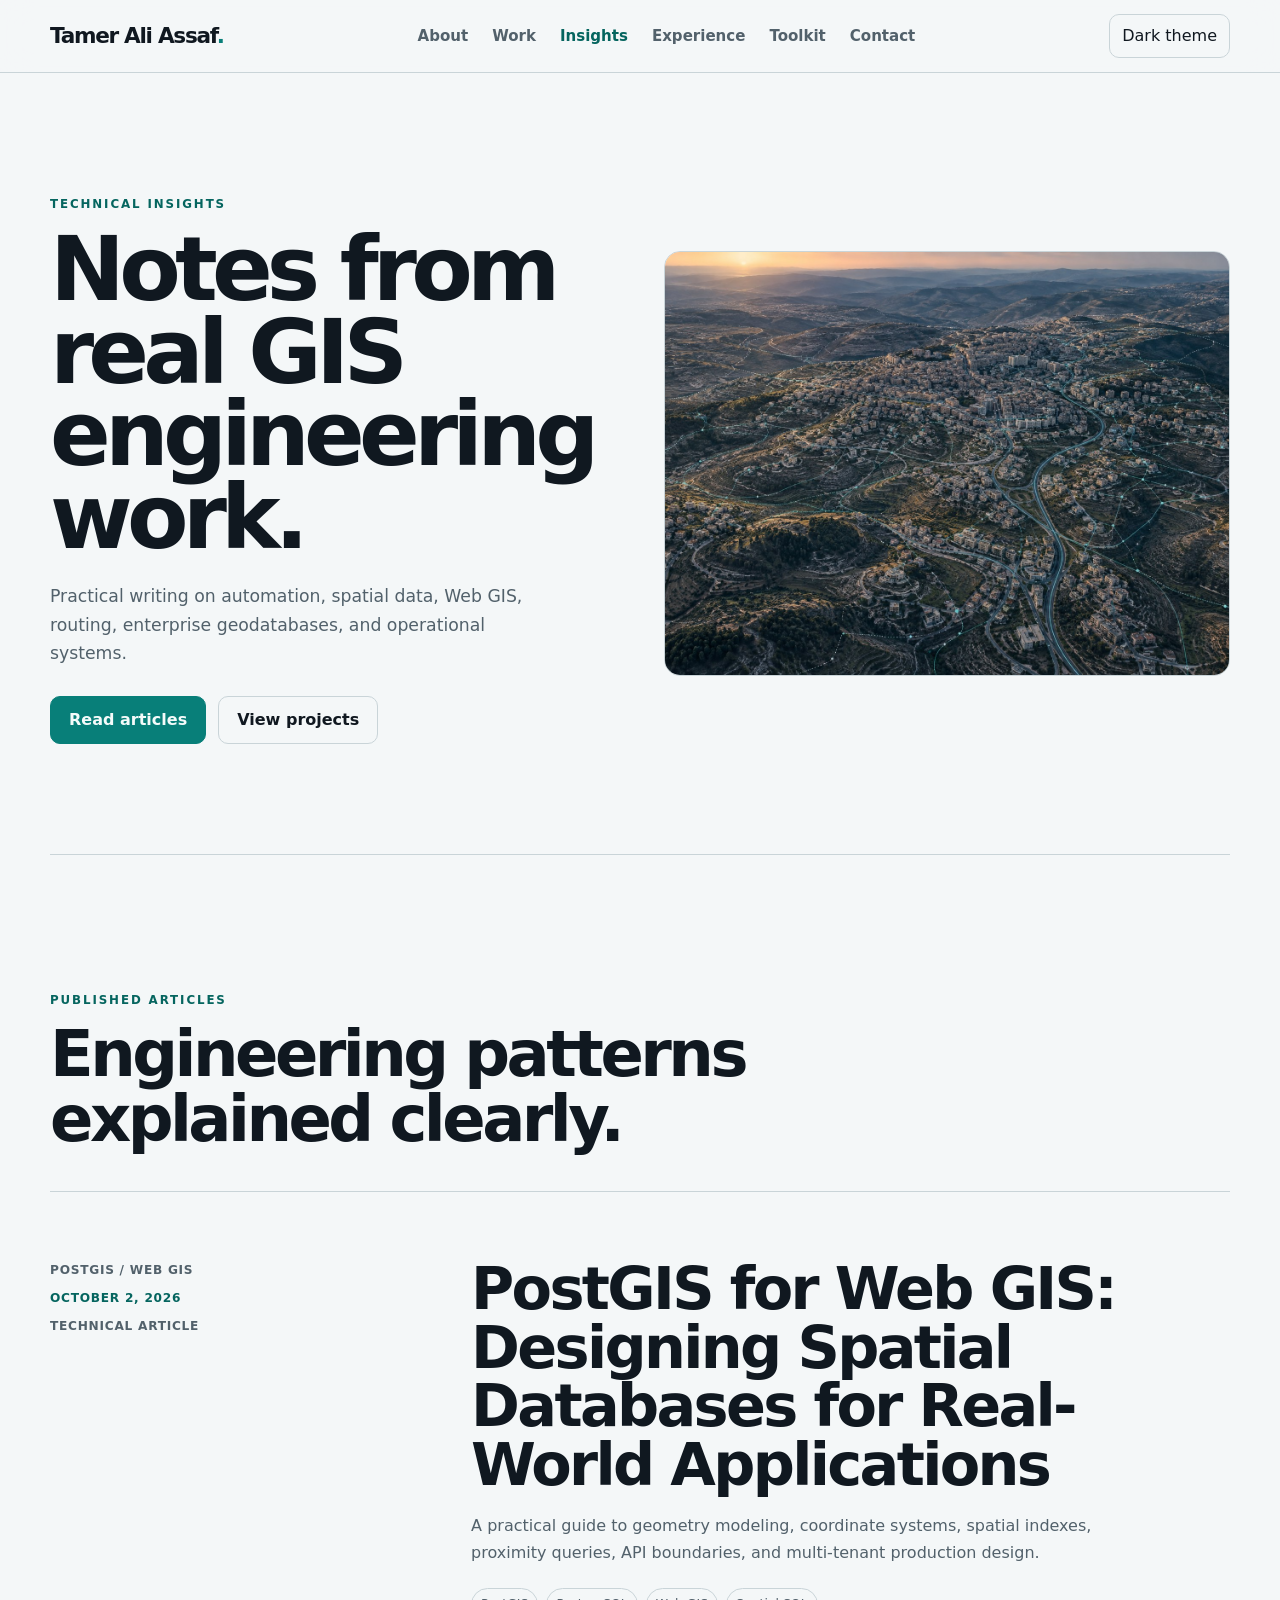
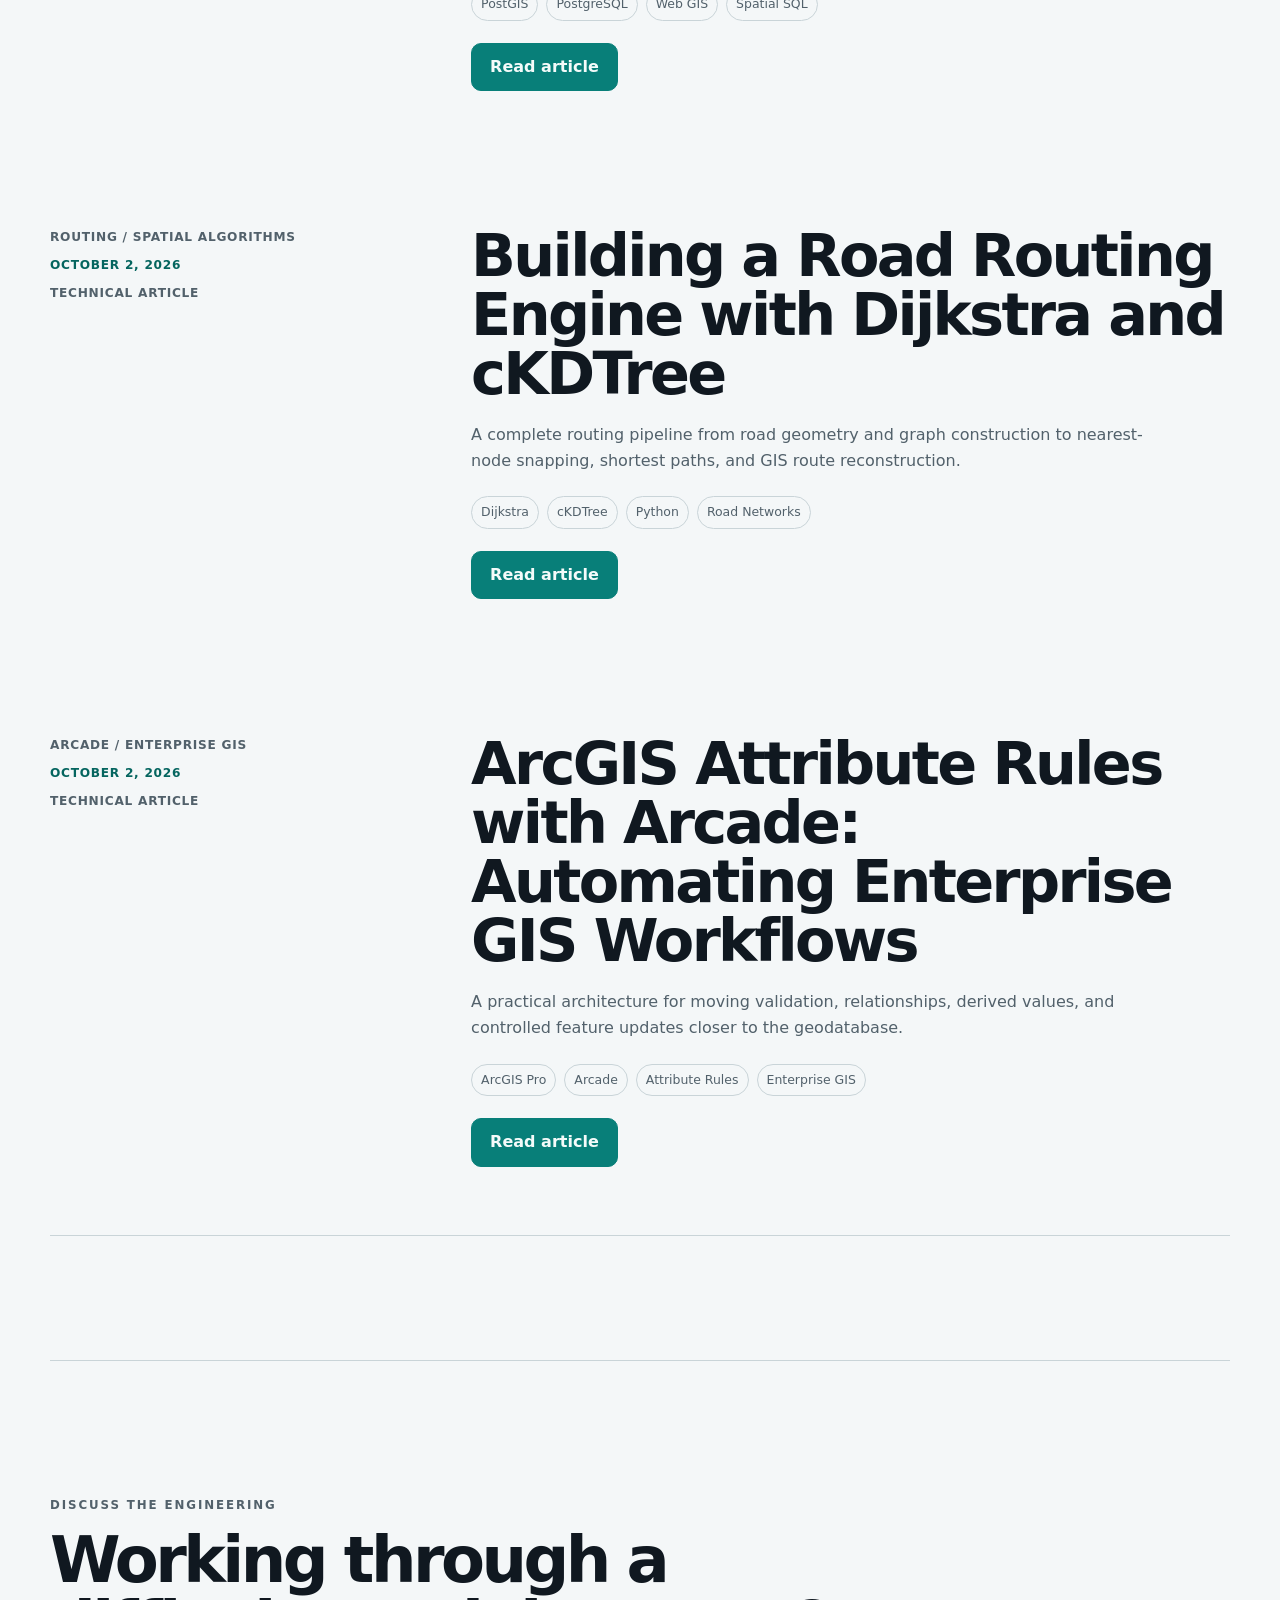
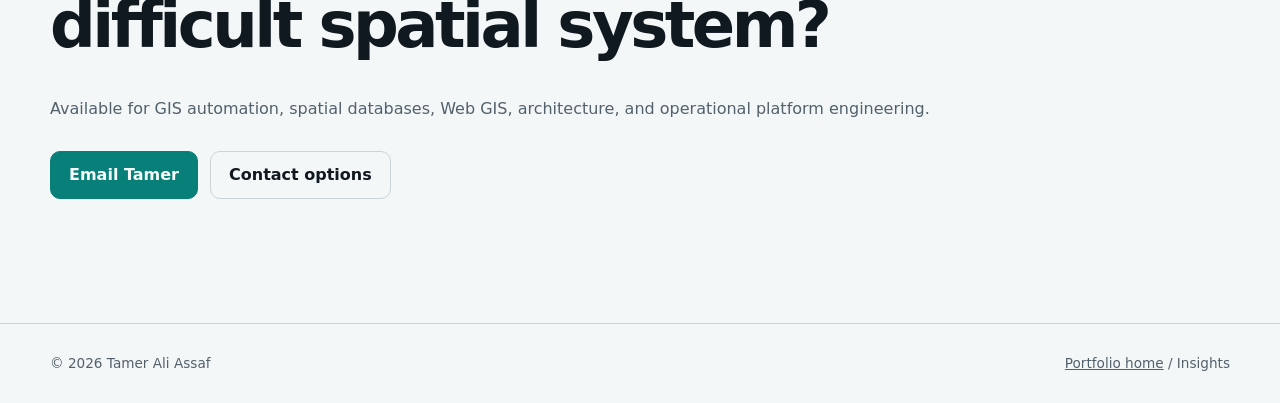
==== commit d40d92ee: "Add PostGIS and routing insights" ====
--- a/insights/index.html
+++ b/insights/index.html
@@ -66,6 +66,18 @@
             {
               "@type": "ListItem",
               "position": 1,
+              "url": "https://tamer-assaf2.github.io/insights/postgis-web-gis-spatial-applications.html",
+              "name": "PostGIS for Web GIS: Designing Spatial Databases for Real-World Applications"
+            },
+            {
+              "@type": "ListItem",
+              "position": 2,
+              "url": "https://tamer-assaf2.github.io/insights/road-routing-dijkstra-ckdtree.html",
+              "name": "Building a Road Routing Engine with Dijkstra and cKDTree"
+            },
+            {
+              "@type": "ListItem",
+              "position": 3,
               "url": "https://tamer-assaf2.github.io/insights/arcgis-attribute-rules-arcade.html",
               "name": "ArcGIS Attribute Rules with Arcade: Automating Enterprise GIS Workflows"
             }
@@ -143,6 +155,55 @@
         <div class="insight-list">
           <article class="insight-entry reveal">
             <div class="insight-entry-meta">
+              <span>PostGIS / Web GIS</span>
+              <time datetime="2026-10-02">October 2, 2026</time>
+              <span>Technical article</span>
+            </div>
+            <div>
+              <h2>
+                PostGIS for Web GIS: Designing Spatial Databases for Real-World
+                Applications
+              </h2>
+              <p>
+                A practical guide to geometry modeling, coordinate systems,
+                spatial indexes, proximity queries, API boundaries, and
+                multi-tenant production design.
+              </p>
+              <div class="tags">
+                <span>PostGIS</span><span>PostgreSQL</span><span>Web GIS</span
+                ><span>Spatial SQL</span>
+              </div>
+              <a
+                class="btn primary"
+                href="postgis-web-gis-spatial-applications.html"
+                >Read article</a
+              >
+            </div>
+          </article>
+          <article class="insight-entry reveal">
+            <div class="insight-entry-meta">
+              <span>Routing / Spatial Algorithms</span>
+              <time datetime="2026-10-02">October 2, 2026</time>
+              <span>Technical article</span>
+            </div>
+            <div>
+              <h2>Building a Road Routing Engine with Dijkstra and cKDTree</h2>
+              <p>
+                A complete routing pipeline from road geometry and graph
+                construction to nearest-node snapping, shortest paths, and GIS
+                route reconstruction.
+              </p>
+              <div class="tags">
+                <span>Dijkstra</span><span>cKDTree</span><span>Python</span
+                ><span>Road Networks</span>
+              </div>
+              <a class="btn primary" href="road-routing-dijkstra-ckdtree.html"
+                >Read article</a
+              >
+            </div>
+          </article>
+          <article class="insight-entry reveal">
+            <div class="insight-entry-meta">
               <span>Arcade / Enterprise GIS</span>
               <time datetime="2026-10-02">October 2, 2026</time>
               <span>Technical article</span>
--- a/assets/insights.css
+++ b/assets/insights.css
@@ -126,6 +126,11 @@
   color: var(--muted);
 }
 
+.insights-home-list {
+  display: grid;
+  gap: 14px;
+}
+
 .insights-home-entry {
   padding: clamp(28px, 5vw, 48px);
   border: 1px solid var(--line);
@@ -140,6 +145,14 @@
   letter-spacing: -0.045em;
 }
 
+.insights-home-entry.compact h3 {
+  font-size: clamp(1.65rem, 3vw, 2.5rem);
+}
+
+.insights-home-entry.compact .btn {
+  margin-top: 10px;
+}
+
 .insights-home-entry > p:not(.section-kicker) {
   color: var(--muted);
 }
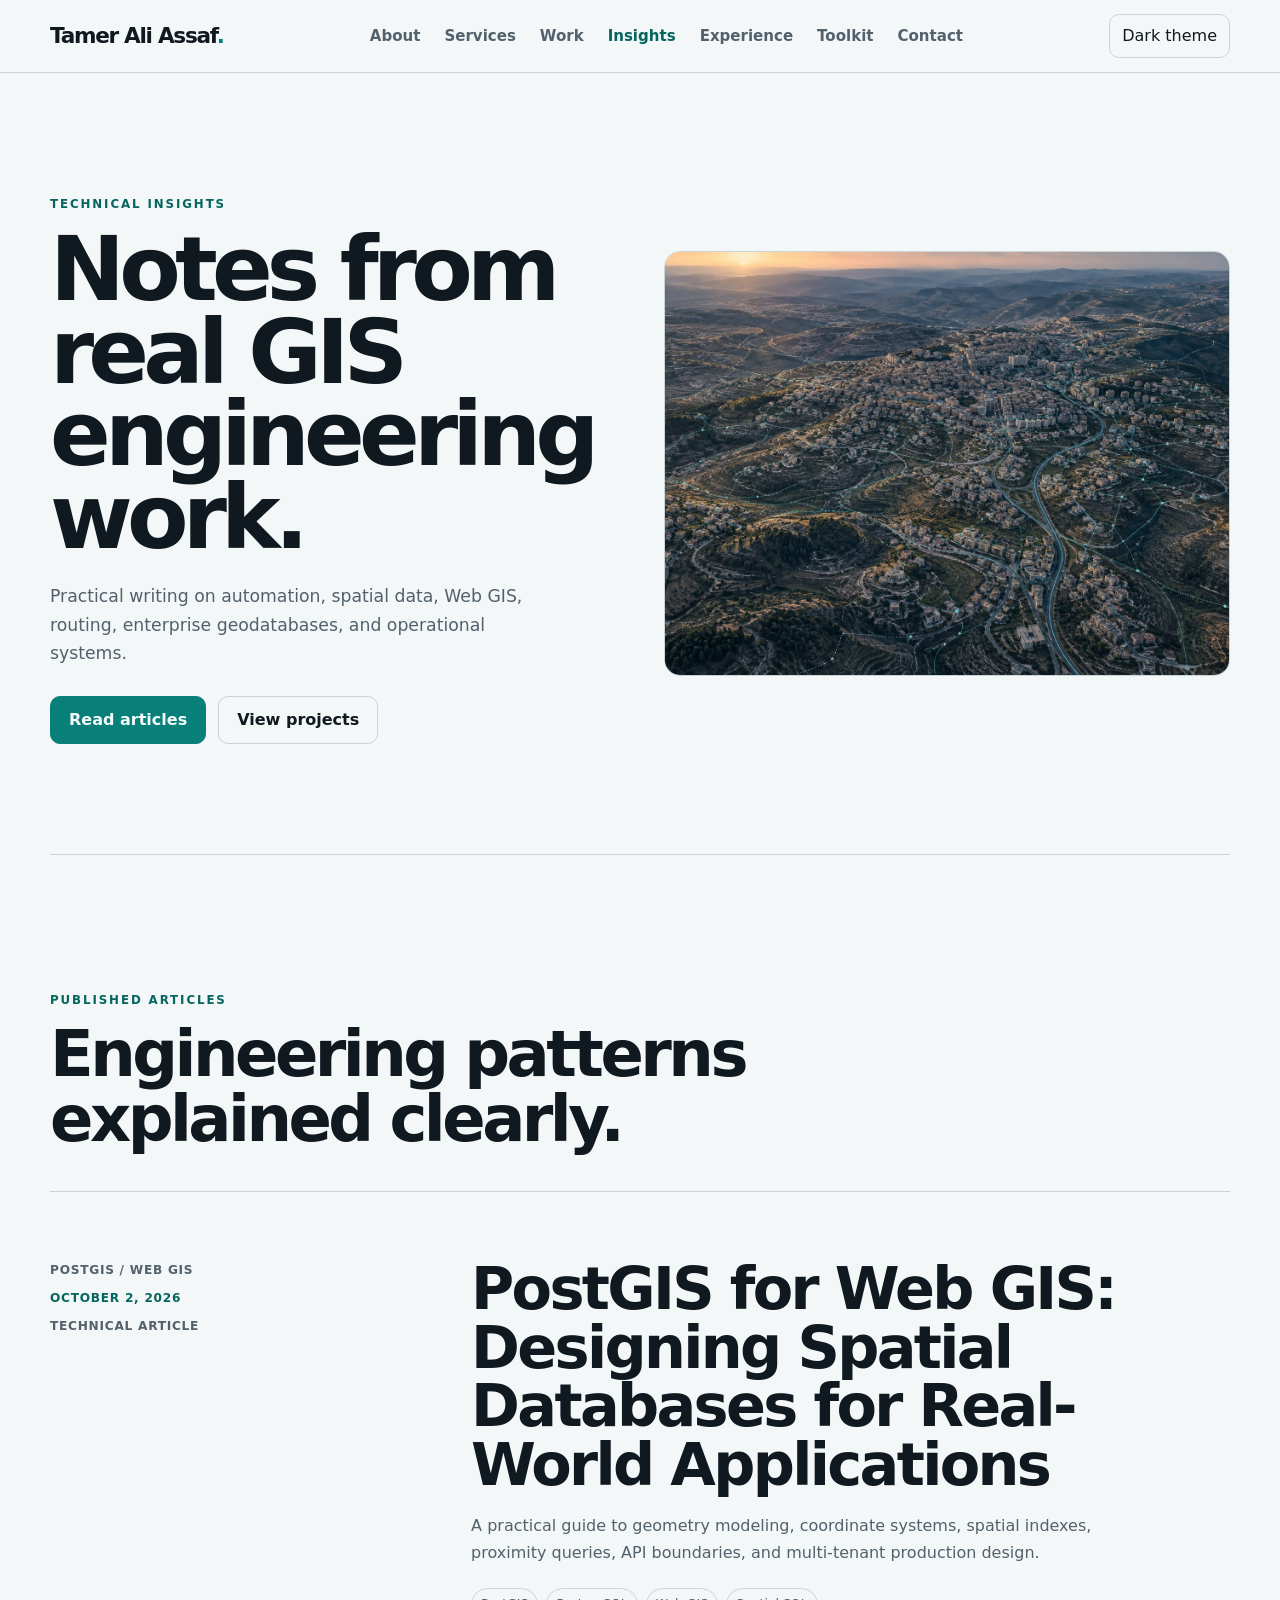
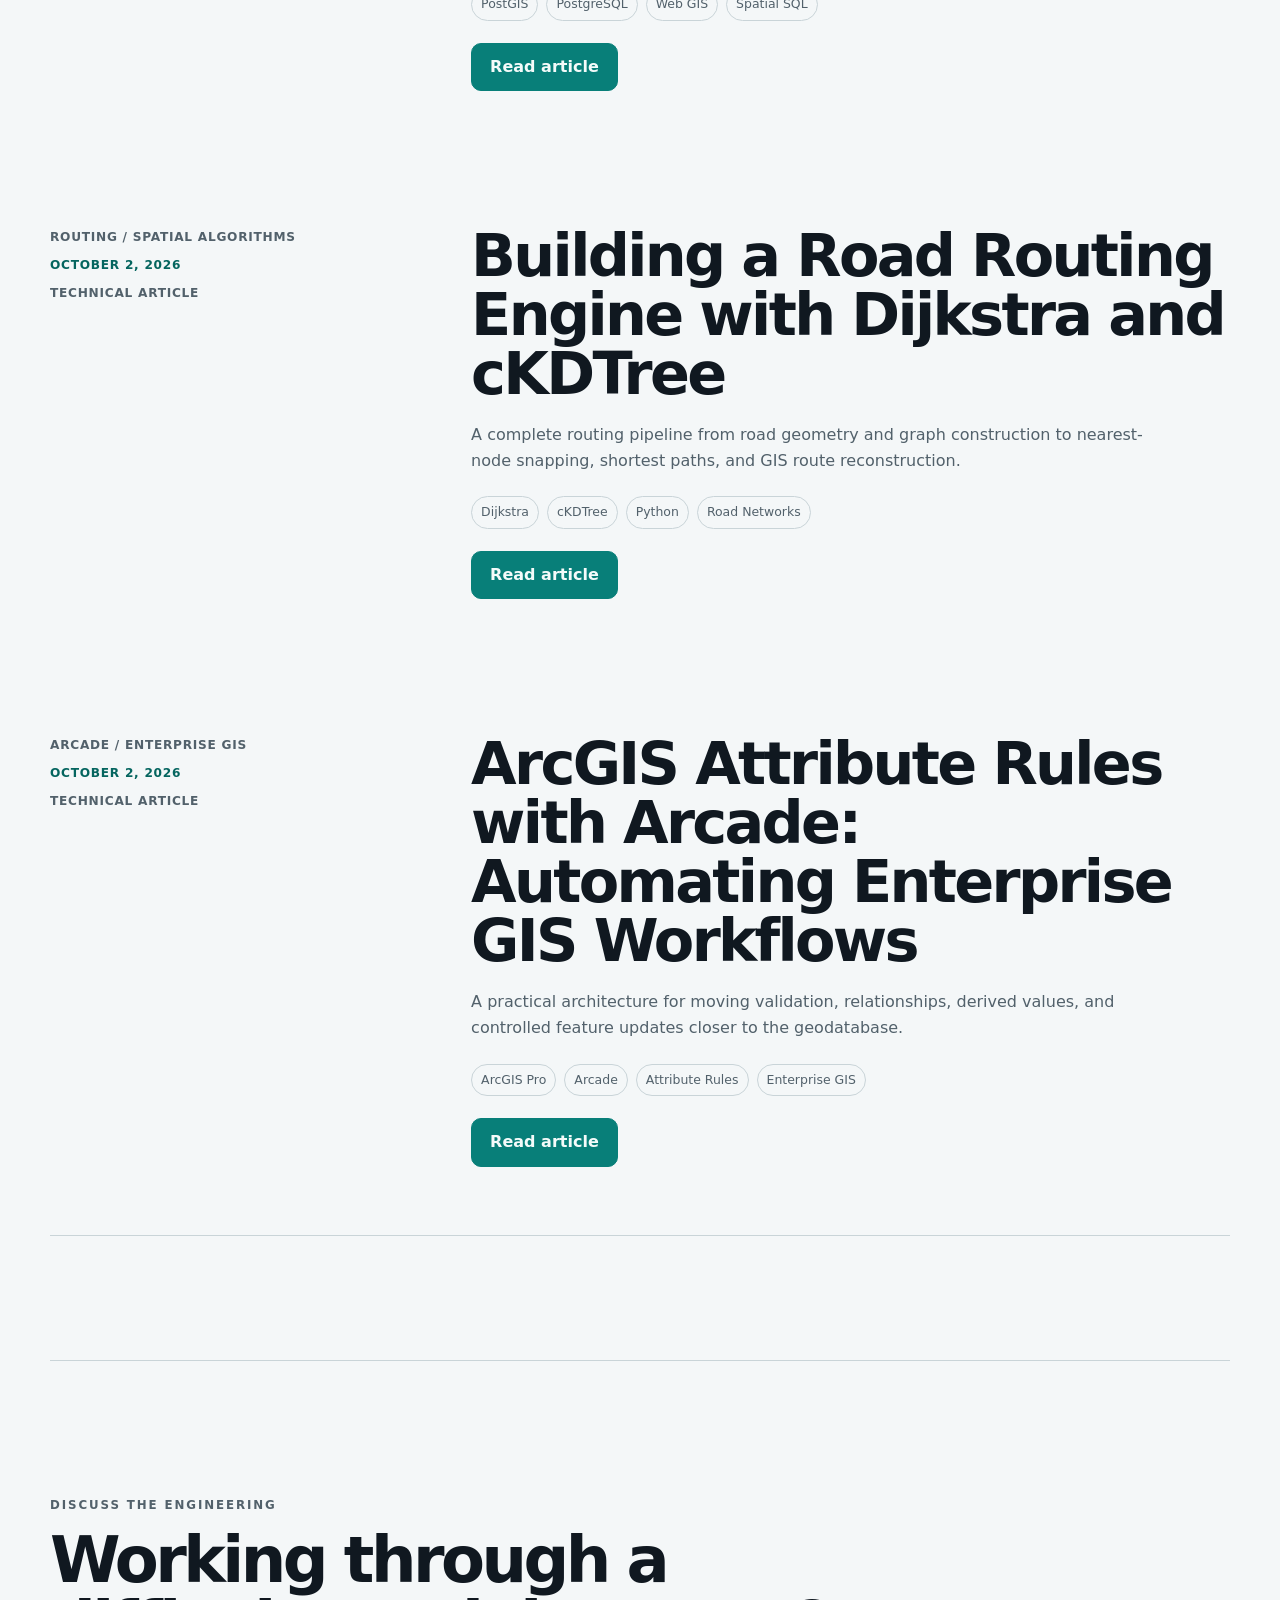
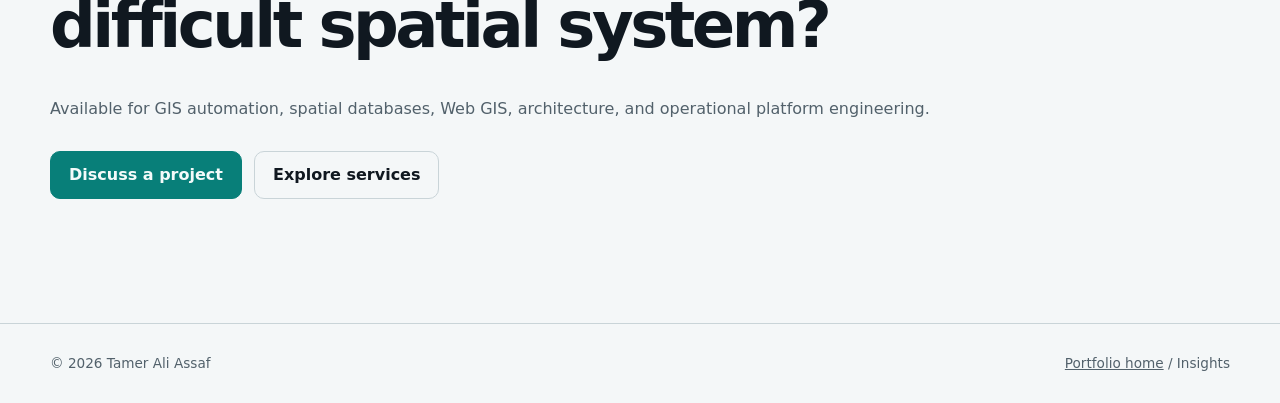
==== commit 9696bcb8: "Add client-focused GIS services and contact paths" ====
--- a/insights/index.html
+++ b/insights/index.html
@@ -115,6 +115,7 @@
         </div>
         <div class="nav-links" id="nav-links">
           <a href="../index.html#about">About</a>
+          <a href="../services/">Services</a>
           <a href="../projects/">Work</a>
           <a href="./" aria-current="page">Insights</a>
           <a href="../index.html#experience">Experience</a>
@@ -238,10 +239,12 @@
           architecture, and operational platform engineering.
         </p>
         <div class="actions">
-          <a class="btn primary" href="mailto:tamer.assaf.contact@gmail.com"
-            >Email Tamer</a
+          <a
+            class="btn primary"
+            href="mailto:tassaf.developer@gmail.com?subject=Project%20Inquiry"
+            >Discuss a project</a
           >
-          <a class="btn" href="../index.html#contact">Contact options</a>
+          <a class="btn" href="../services/">Explore services</a>
         </div>
       </section>
     </main>
--- a/assets/style.css
+++ b/assets/style.css
@@ -392,7 +392,8 @@
   font-weight: 650;
 }
 
-.nav-links a[aria-current="location"] {
+.nav-links a[aria-current="location"],
+.nav-links a[aria-current="page"] {
   color: var(--accent2);
 }
 
@@ -852,6 +853,336 @@
 
   .footer-inner {
     flex-direction: column;
+  }
+}
+
+/* Services and client-acquisition paths */
+.btn.tertiary {
+  border-color: transparent;
+  color: var(--accent2);
+}
+
+.contact-email {
+  color: var(--accent2);
+  font-weight: 800;
+  text-underline-offset: 5px;
+}
+
+.services-preview {
+  background: var(--panel);
+}
+
+.services-preview-layout {
+  display: grid;
+  grid-template-columns: minmax(280px, 0.78fr) minmax(0, 1.22fr);
+  gap: clamp(48px, 8vw, 112px);
+  align-items: start;
+}
+
+.services-preview-intro {
+  position: sticky;
+  top: 110px;
+}
+
+.services-preview-intro h2 {
+  margin-bottom: 20px;
+}
+
+.services-preview-intro > p,
+.service-catalog-intro > p,
+.service-process-layout > div > p,
+.service-inquiry > p {
+  max-width: 62ch;
+  color: var(--muted);
+}
+
+.service-preview-list {
+  display: grid;
+  grid-template-columns: repeat(2, minmax(0, 1fr));
+  gap: 0 38px;
+  border-top: 1px solid var(--line);
+}
+
+.service-preview-item {
+  min-height: 220px;
+  padding: 28px 0;
+  border-bottom: 1px solid var(--line);
+}
+
+.service-preview-item h3 {
+  margin: 0 0 12px;
+  font-size: 1.35rem;
+  line-height: 1.2;
+}
+
+.service-preview-item p {
+  margin: 0;
+  color: var(--muted);
+}
+
+.services-hero {
+  min-height: calc(100dvh - 72px);
+  display: grid;
+  grid-template-columns: minmax(0, 1fr) minmax(380px, 1.08fr);
+  gap: clamp(42px, 8vw, 110px);
+  align-items: start;
+  padding-block: clamp(72px, 8vh, 96px);
+}
+
+.services-hero-copy h1 {
+  max-width: 760px;
+  margin: 16px 0 24px;
+  font-size: clamp(3rem, 5vw, 4.6rem);
+  line-height: 0.94;
+  letter-spacing: -0.065em;
+}
+
+.services-hero-copy h1 span {
+  display: block;
+  white-space: nowrap;
+}
+
+.services-hero-copy > p {
+  max-width: 62ch;
+  margin: 0;
+  color: var(--muted);
+  font-size: 1.08rem;
+}
+
+.services-hero-visual {
+  overflow: hidden;
+  margin: 0;
+  aspect-ratio: 4 / 3;
+  border: 1px solid var(--line);
+  border-radius: 16px;
+  background: var(--panel);
+  box-shadow: 0 28px 70px var(--shadow);
+}
+
+.services-hero-visual img {
+  width: 100%;
+  height: 100%;
+  object-fit: cover;
+}
+
+.service-proof-strip {
+  border-block: 1px solid var(--line);
+  background: var(--panel);
+}
+
+.service-proof-strip .container {
+  display: grid;
+  grid-template-columns: repeat(4, minmax(0, 1fr));
+}
+
+.service-proof-strip span {
+  padding: 24px 20px;
+  border-left: 1px solid var(--line);
+  color: var(--text);
+  font-weight: 760;
+  text-align: center;
+}
+
+.service-proof-strip span:last-child {
+  border-right: 1px solid var(--line);
+}
+
+.service-catalog-intro {
+  max-width: 780px;
+  margin-bottom: 58px;
+}
+
+.service-catalog-intro h2 {
+  margin-bottom: 18px;
+}
+
+.service-offer {
+  display: grid;
+  grid-template-columns: minmax(240px, 0.75fr) minmax(0, 1.25fr);
+  gap: clamp(34px, 7vw, 90px);
+  padding: 44px 0;
+  border-top: 1px solid var(--line);
+}
+
+.service-offer:last-child {
+  border-bottom: 1px solid var(--line);
+}
+
+.service-offer-title > span {
+  display: block;
+  margin-bottom: 10px;
+  color: var(--accent2);
+  font-size: 0.76rem;
+  font-weight: 800;
+  text-transform: uppercase;
+  letter-spacing: 0.1em;
+}
+
+.service-offer h3 {
+  margin: 0;
+  font-size: clamp(1.8rem, 3vw, 2.7rem);
+  line-height: 1.05;
+  letter-spacing: -0.04em;
+}
+
+.service-offer-body > p {
+  max-width: 64ch;
+  margin: 0 0 30px;
+  color: var(--muted);
+  font-size: 1.05rem;
+}
+
+.service-detail-grid {
+  display: grid;
+  grid-template-columns: repeat(2, minmax(0, 1fr));
+  gap: 28px;
+}
+
+.service-detail-grid h4 {
+  margin: 0 0 8px;
+  font-size: 1rem;
+}
+
+.service-detail-grid p {
+  margin: 0;
+  color: var(--muted);
+}
+
+.service-link {
+  display: inline-block;
+  margin-top: 28px;
+  color: var(--accent2);
+  font-weight: 800;
+  text-underline-offset: 5px;
+}
+
+.service-process {
+  background: var(--panel);
+}
+
+.service-process-layout {
+  display: grid;
+  grid-template-columns: minmax(280px, 0.8fr) minmax(0, 1.2fr);
+  gap: clamp(48px, 9vw, 130px);
+  align-items: start;
+}
+
+.service-process-layout h2 {
+  margin-top: 0;
+}
+
+.process-list {
+  margin: 0;
+  padding: 0;
+  list-style: none;
+  border-top: 1px solid var(--line);
+}
+
+.process-list li {
+  display: grid;
+  grid-template-columns: minmax(120px, 0.36fr) minmax(0, 1fr);
+  gap: 22px;
+  padding: 24px 0;
+  border-bottom: 1px solid var(--line);
+}
+
+.process-list strong {
+  color: var(--text);
+}
+
+.process-list span {
+  color: var(--muted);
+}
+
+.service-inquiry {
+  max-width: var(--max);
+}
+
+@media (max-width: 1040px) {
+  .nav-links {
+    display: none;
+    position: absolute;
+    top: 72px;
+    left: 0;
+    right: 0;
+    padding: 20px;
+    border-bottom: 1px solid var(--line);
+    background: var(--bg);
+    flex-direction: column;
+    align-items: flex-start;
+  }
+
+  .nav-links.open {
+    display: flex;
+  }
+
+  .menu-btn {
+    display: block;
+  }
+}
+
+@media (max-width: 900px) {
+  .services-preview-layout,
+  .services-hero,
+  .service-offer,
+  .service-process-layout {
+    grid-template-columns: 1fr;
+  }
+
+  .services-preview-intro {
+    position: static;
+  }
+
+  .services-hero {
+    min-height: auto;
+  }
+
+  .service-proof-strip .container {
+    grid-template-columns: repeat(2, minmax(0, 1fr));
+  }
+
+  .service-proof-strip span:nth-child(3) {
+    border-top: 1px solid var(--line);
+  }
+
+  .service-proof-strip span:nth-child(4) {
+    border-top: 1px solid var(--line);
+    border-right: 1px solid var(--line);
+  }
+}
+
+@media (max-width: 620px) {
+  .service-preview-list,
+  .service-detail-grid,
+  .service-proof-strip .container,
+  .process-list li {
+    grid-template-columns: 1fr;
+  }
+
+  .service-preview-item {
+    min-height: auto;
+  }
+
+  .services-hero-copy h1 {
+    font-size: clamp(2.35rem, 11vw, 3.2rem);
+  }
+
+  .service-proof-strip span {
+    border-right: 1px solid var(--line);
+    border-bottom: 1px solid var(--line);
+  }
+
+  .service-proof-strip span:last-child {
+    border-bottom: 0;
+  }
+
+  .service-offer {
+    gap: 24px;
+    padding: 36px 0;
+  }
+
+  .process-list li {
+    gap: 7px;
   }
 }
 
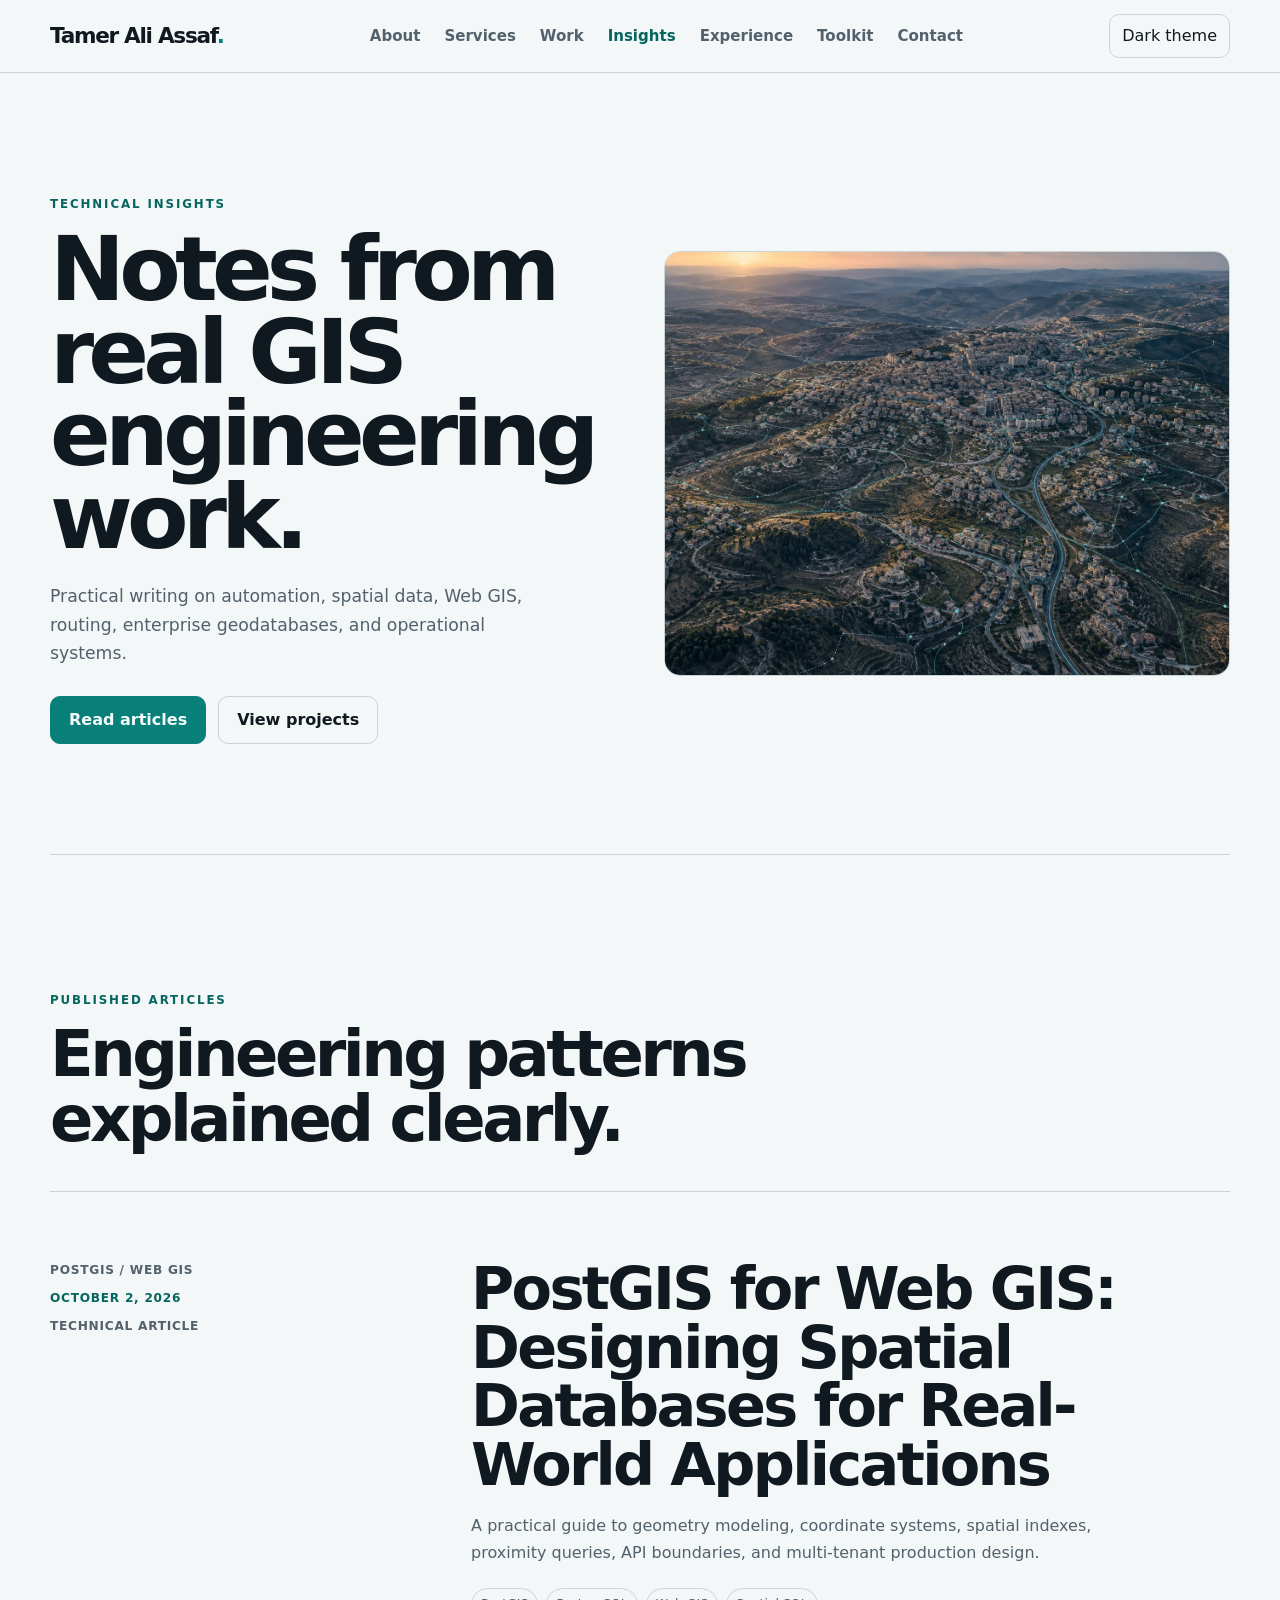
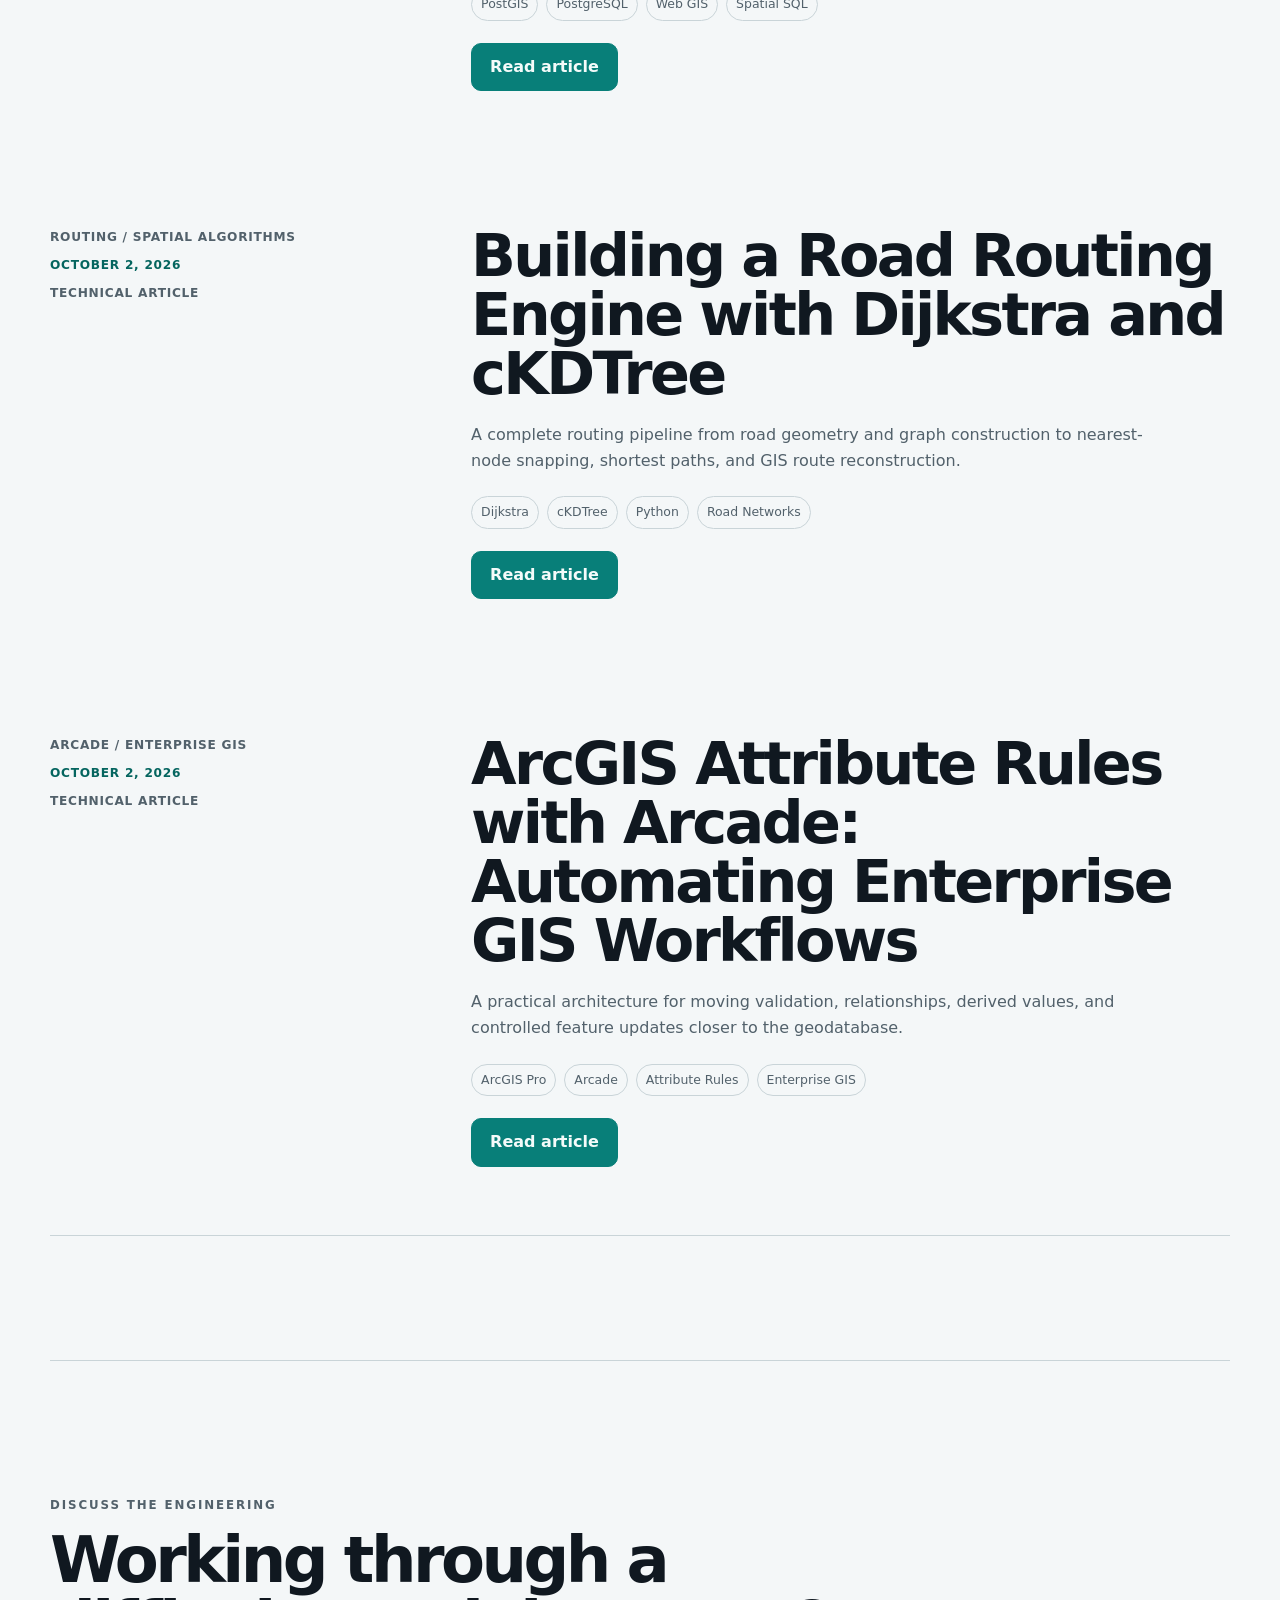
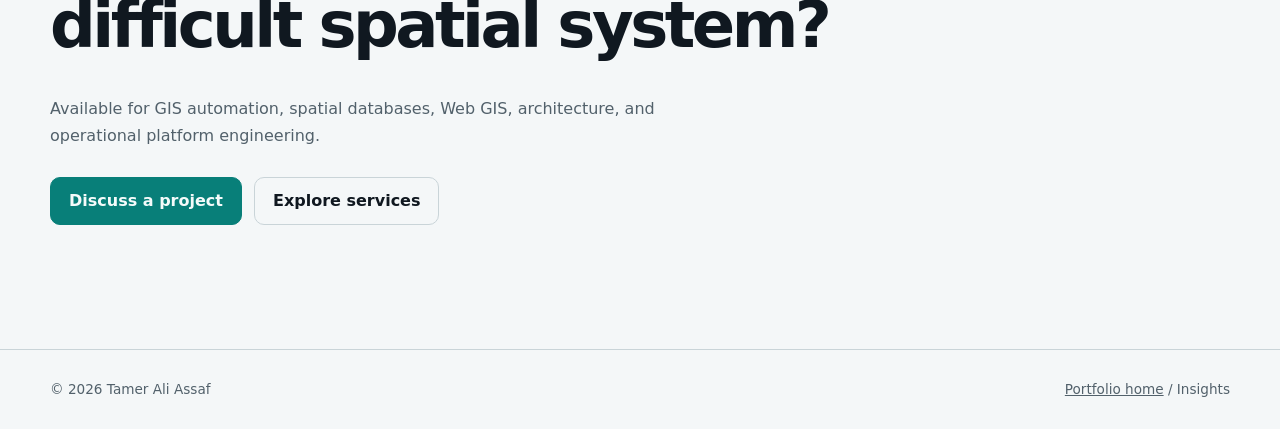
==== commit 1f138b43: "Bust production CSS cache" ====
--- a/insights/index.html
+++ b/insights/index.html
@@ -45,7 +45,7 @@
     <title>GIS Engineering Insights | Tamer Ali Assaf</title>
     <link rel="icon" href="../favicon.svg" type="image/svg+xml" />
     <link rel="manifest" href="../site.webmanifest" />
-    <link rel="stylesheet" href="../assets/style.css" />
+    <link rel="stylesheet" href="../assets/style.css?v=20261016-1" />
     <link rel="stylesheet" href="../assets/insights.css" />
     <script type="application/ld+json">
       {
--- a/assets/style.css
+++ b/assets/style.css
@@ -250,6 +250,70 @@
 }
 .contact {
   padding-bottom: 120px;
+}
+
+.contact > p:not(.section-kicker) {
+  max-width: 62ch;
+}
+
+.contact-channels {
+  display: grid;
+  grid-template-columns: repeat(2, minmax(0, 1fr));
+  gap: 1px;
+  max-width: 900px;
+  margin-top: 34px;
+  overflow: hidden;
+  border: 1px solid var(--line);
+  border-radius: 16px;
+  background: var(--line);
+}
+
+.contact-channel {
+  display: grid;
+  align-content: start;
+  min-height: 190px;
+  padding: clamp(24px, 4vw, 38px);
+  background: var(--panel);
+  color: var(--text);
+  text-decoration: none;
+  transition:
+    background 220ms ease,
+    transform 220ms ease;
+}
+
+.contact-channel:hover,
+.contact-channel:focus-visible {
+  background: var(--panel-strong);
+}
+
+.contact-channel:active {
+  transform: translateY(1px);
+}
+
+.contact-channel span {
+  margin-bottom: 34px;
+  color: var(--accent2);
+  font-size: 0.74rem;
+  font-weight: 800;
+  letter-spacing: 0.08em;
+  text-transform: uppercase;
+}
+
+.contact-channel strong {
+  font-size: clamp(1.35rem, 2.8vw, 2rem);
+  line-height: 1.08;
+}
+
+.contact-channel small {
+  max-width: 42ch;
+  margin-top: 10px;
+  color: var(--muted);
+  font-size: 0.88rem;
+  line-height: 1.55;
+}
+
+.contact-secondary-actions {
+  margin-top: 20px;
 }
 footer {
   border-top: 1px solid var(--line);
@@ -815,8 +879,35 @@
 }
 
 @media (max-width: 620px) {
-  .theme-toggle {
-    display: none;
+  .contact-channels {
+    grid-template-columns: 1fr;
+  }
+
+  .contact-channel {
+    min-height: auto;
+  }
+
+  .contact-channel span {
+    margin-bottom: 24px;
+  }
+
+  .nav {
+    gap: 8px;
+  }
+
+  .brand {
+    font-size: 1.08rem;
+  }
+
+  .nav-actions {
+    gap: 5px;
+  }
+
+  .theme-toggle,
+  .menu-btn {
+    min-height: 38px;
+    padding: 7px 9px;
+    font-size: 0.8rem;
   }
 
   .credential-strip .quick-stack {
@@ -860,12 +951,6 @@
 .btn.tertiary {
   border-color: transparent;
   color: var(--accent2);
-}
-
-.contact-email {
-  color: var(--accent2);
-  font-weight: 800;
-  text-underline-offset: 5px;
 }
 
 .services-preview {
@@ -1240,8 +1325,10 @@
 
 .project-index-item {
   display: grid;
-  grid-template-columns: minmax(180px, 0.5fr) minmax(0, 1fr);
-  gap: clamp(28px, 8vw, 110px);
+  grid-template-columns:
+    minmax(130px, 0.32fr) minmax(280px, 0.95fr) minmax(280px, 1fr);
+  gap: clamp(24px, 4vw, 54px);
+  align-items: center;
   padding: clamp(34px, 6vw, 64px) 0;
 }
 
@@ -1249,7 +1336,7 @@
   border-top: 1px solid var(--line);
 }
 
-.project-index-item > div:first-child {
+.project-index-meta {
   display: grid;
   align-content: start;
   gap: 8px;
@@ -1260,8 +1347,38 @@
   text-transform: uppercase;
 }
 
-.project-index-item > div:first-child strong {
+.project-index-meta strong {
   color: var(--accent2);
+}
+
+.project-index-media {
+  display: block;
+  aspect-ratio: 16 / 9;
+  overflow: hidden;
+  border: 1px solid var(--line);
+  border-radius: 16px;
+  background: var(--panel);
+}
+
+.project-index-media picture,
+.project-index-media img {
+  display: block;
+  width: 100%;
+  height: 100%;
+}
+
+.project-index-media img {
+  object-fit: cover;
+  transition: transform 280ms cubic-bezier(0.16, 1, 0.3, 1);
+}
+
+.project-index-media:hover img,
+.project-index-media:focus-visible img {
+  transform: scale(1.025);
+}
+
+.project-index-copy {
+  min-width: 0;
 }
 
 .project-index-item h3 {
@@ -1321,6 +1438,12 @@
 
   .project-index-item {
     gap: 20px;
+  }
+
+  .project-index-meta {
+    display: flex;
+    justify-content: space-between;
+    gap: 18px;
   }
 }
 
@@ -1474,8 +1597,33 @@
 
 .featured-case {
   display: grid;
-  grid-template-columns: minmax(0, 0.9fr) minmax(0, 1.1fr);
+  grid-template-columns: minmax(0, 1.1fr) minmax(0, 0.9fr);
   overflow: hidden;
+}
+
+.case-thumbnail {
+  display: block;
+  aspect-ratio: 16 / 9;
+  overflow: hidden;
+  border-right: 1px solid var(--line);
+  background: var(--panel-strong);
+}
+
+.case-thumbnail picture,
+.case-thumbnail img {
+  display: block;
+  width: 100%;
+  height: 100%;
+}
+
+.case-thumbnail img {
+  object-fit: cover;
+  transition: transform 320ms cubic-bezier(0.16, 1, 0.3, 1);
+}
+
+.case-thumbnail:hover img,
+.case-thumbnail:focus-visible img {
+  transform: scale(1.018);
 }
 
 .case-summary {
@@ -1483,7 +1631,7 @@
   flex-direction: column;
   align-items: flex-start;
   justify-content: flex-end;
-  min-height: 520px;
+  min-height: 100%;
   padding: clamp(28px, 5vw, 56px);
   background: linear-gradient(145deg, var(--panel-strong), var(--panel));
 }
@@ -1503,18 +1651,21 @@
 }
 
 .case-facts {
-  display: grid;
-  margin: 0;
-  padding: clamp(28px, 5vw, 56px);
+  grid-column: 1 / -1;
+  grid-template-columns: repeat(4, minmax(0, 1fr));
+  display: grid;
+  margin: 0;
+  padding: 0 clamp(22px, 3vw, 38px);
+  border-top: 1px solid var(--line);
 }
 
 .case-facts div {
-  padding: 18px 0;
-  border-bottom: 1px solid var(--line);
+  padding: 24px clamp(14px, 2vw, 26px);
+  border-right: 1px solid var(--line);
 }
 
 .case-facts div:last-child {
-  border-bottom: 0;
+  border-right: 0;
 }
 
 .case-facts dt,
@@ -1634,9 +1785,14 @@
   border-radius: 16px;
 }
 
+.research-visual picture,
 .research-visual img {
+  display: block;
   width: 100%;
   height: 100%;
+}
+
+.research-visual img {
   object-fit: cover;
 }
 
@@ -1760,7 +1916,7 @@
 .case-hero {
   min-height: calc(100dvh - 72px);
   display: grid;
-  grid-template-columns: minmax(0, 1fr) minmax(360px, 0.78fr);
+  grid-template-columns: minmax(0, 0.82fr) minmax(420px, 1.18fr);
   gap: clamp(42px, 8vw, 110px);
   align-items: center;
   padding-block: clamp(58px, 8vh, 92px);
@@ -1781,49 +1937,36 @@
   font-size: 1.1rem;
 }
 
-.case-hero-panel {
-  margin: 0;
-  padding: clamp(26px, 4vw, 40px);
+.case-hero-media {
+  margin: 0;
+}
+
+.case-hero-media picture,
+.case-hero-media img {
+  display: block;
+  width: 100%;
+}
+
+.case-hero-media picture {
+  aspect-ratio: 16 / 9;
+  overflow: hidden;
   border: 1px solid var(--line);
   border-radius: 16px;
   background: var(--panel);
-}
-
-.case-hero-panel figcaption {
-  margin-bottom: 20px;
+  box-shadow: 0 26px 70px rgba(2, 12, 24, 0.22);
+}
+
+.case-hero-media img {
+  height: 100%;
+  object-fit: cover;
+}
+
+.case-hero-media figcaption {
+  max-width: 62ch;
+  margin-top: 14px;
   color: var(--muted);
   font-size: 0.78rem;
-  font-weight: 750;
-  text-transform: uppercase;
-}
-
-.system-layers {
-  display: grid;
-  gap: 10px;
-}
-
-.system-layers > div {
-  padding: 18px;
-  border: 1px solid var(--line);
-  border-radius: 12px;
-  background: var(--bg);
-}
-
-.system-layers span,
-.system-layers strong {
-  display: block;
-}
-
-.system-layers span {
-  margin-bottom: 4px;
-  color: var(--accent2);
-  font-size: 0.7rem;
-  font-weight: 800;
-  text-transform: uppercase;
-}
-
-.system-layers strong {
-  font-size: 0.92rem;
+  line-height: 1.55;
 }
 
 .case-evidence {
@@ -2121,6 +2264,23 @@
     min-height: 380px;
   }
 
+  .case-thumbnail {
+    border-right: 0;
+    border-bottom: 1px solid var(--line);
+  }
+
+  .case-facts {
+    grid-template-columns: 1fr 1fr;
+  }
+
+  .case-facts div:nth-child(2) {
+    border-right: 0;
+  }
+
+  .case-facts div:nth-child(-n + 2) {
+    border-bottom: 1px solid var(--line);
+  }
+
   .case-row {
     grid-template-columns: 1fr;
     gap: 18px;
@@ -2137,6 +2297,10 @@
   .case-hero {
     min-height: auto;
   }
+
+  .case-hero-media {
+    width: 100%;
+  }
 }
 
 @media (max-width: 620px) {
@@ -2158,7 +2322,19 @@
   }
 
   .case-facts {
+    grid-template-columns: 1fr;
     padding: 24px;
+  }
+
+  .case-facts div,
+  .case-facts div:nth-child(2) {
+    padding-inline: 0;
+    border-right: 0;
+    border-bottom: 1px solid var(--line);
+  }
+
+  .case-facts div:last-child {
+    border-bottom: 0;
   }
 
   .research-section {
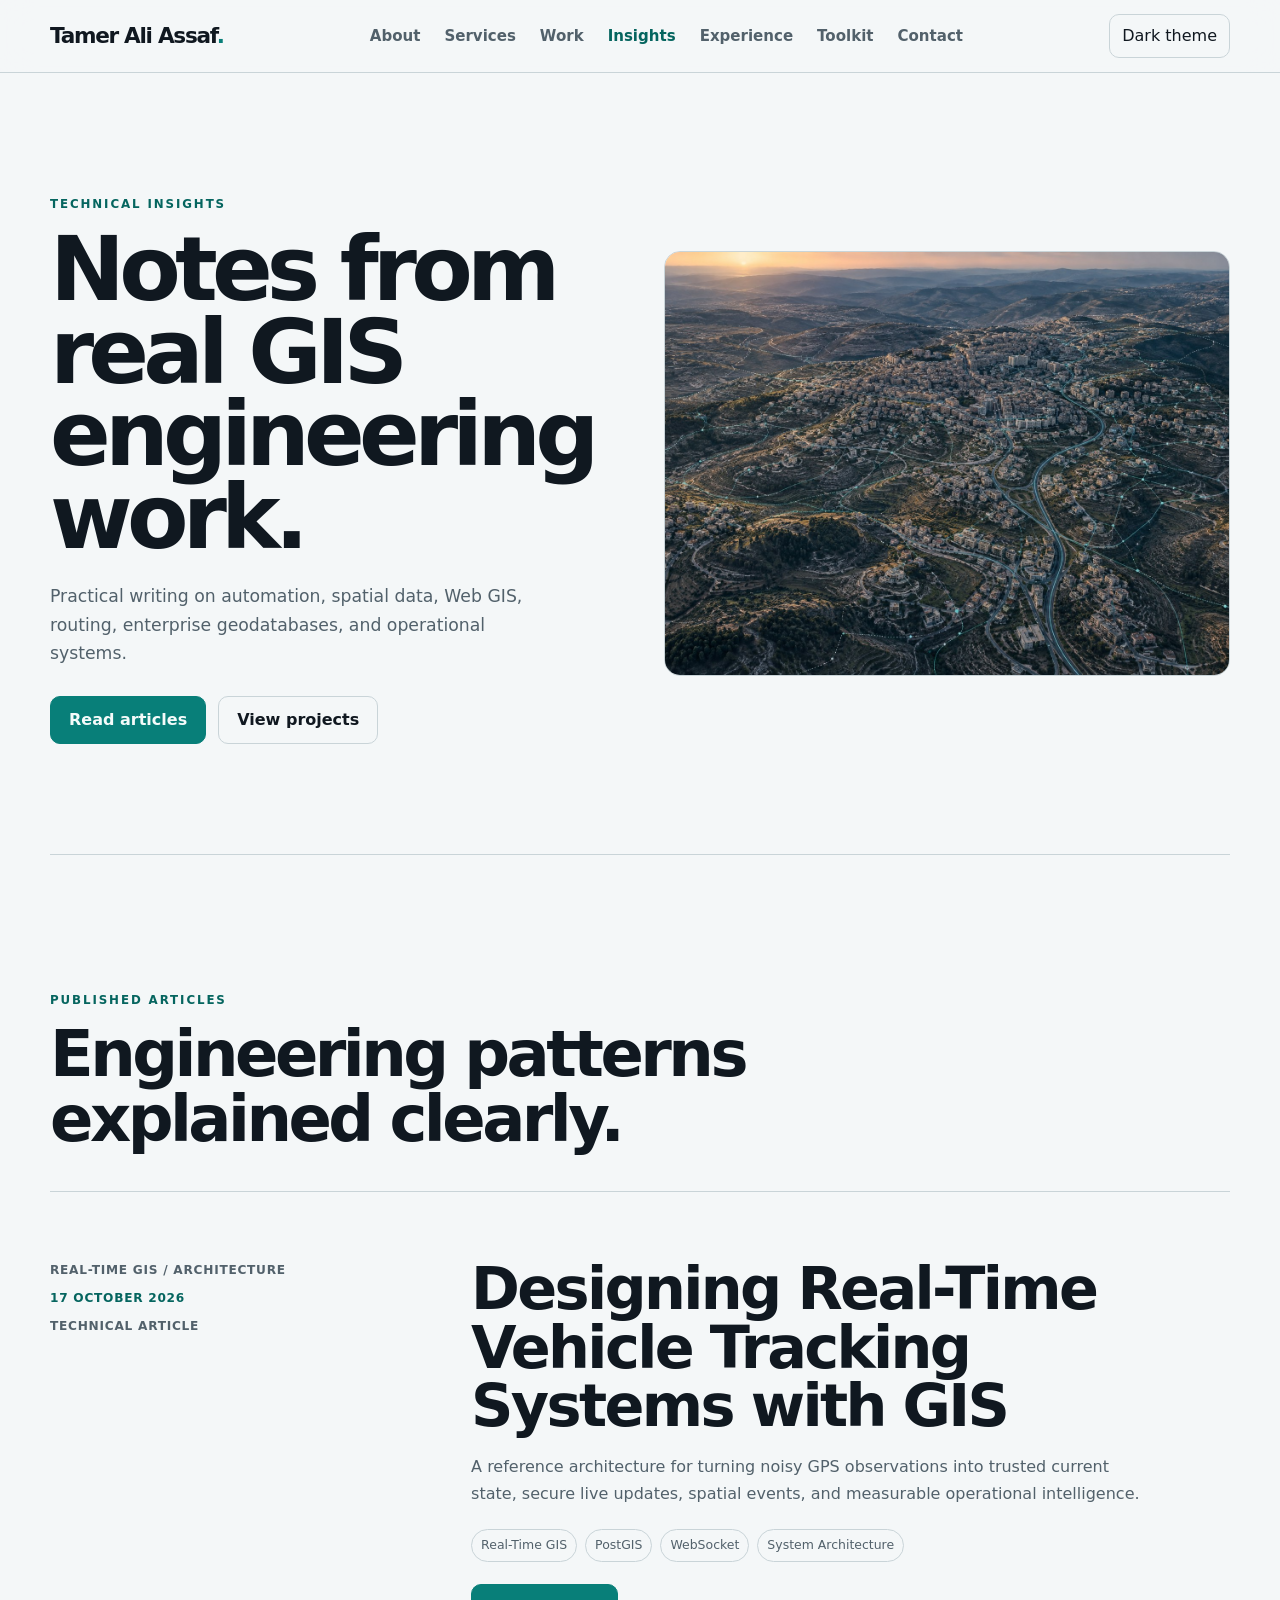
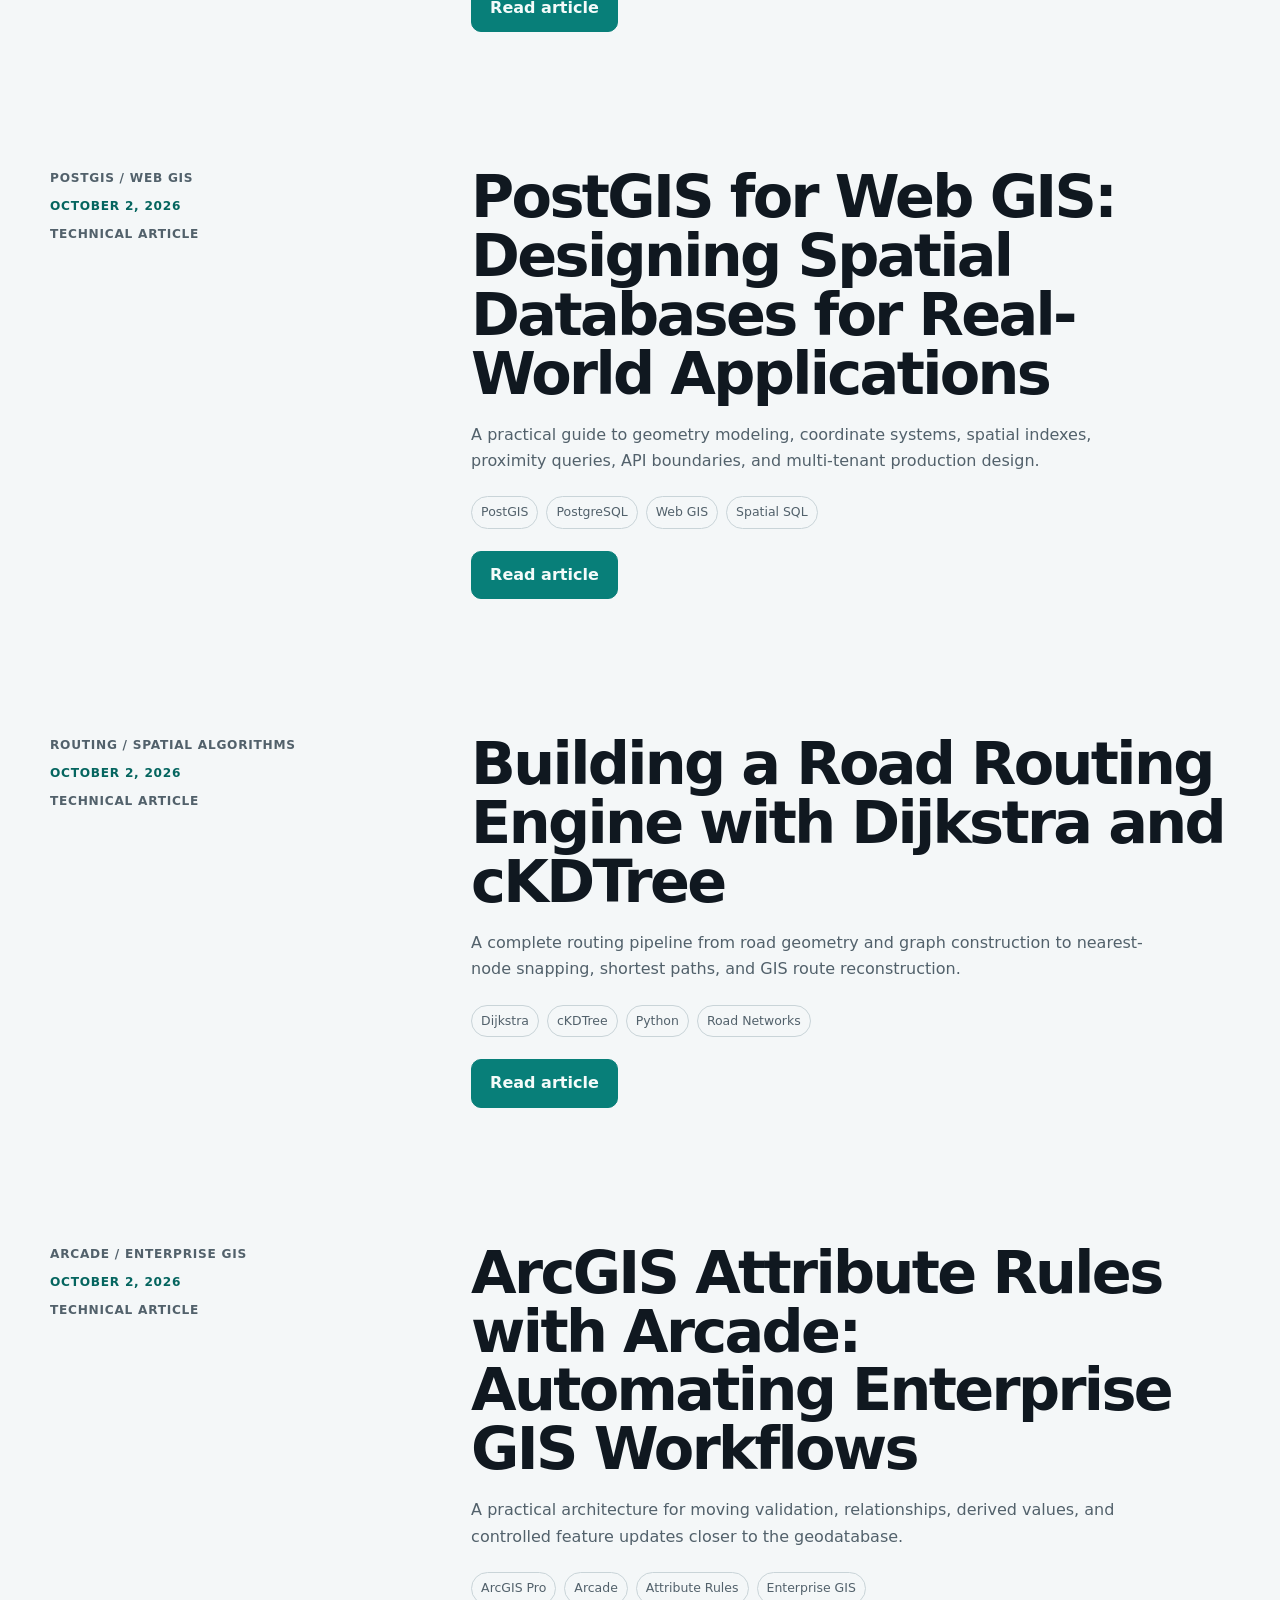
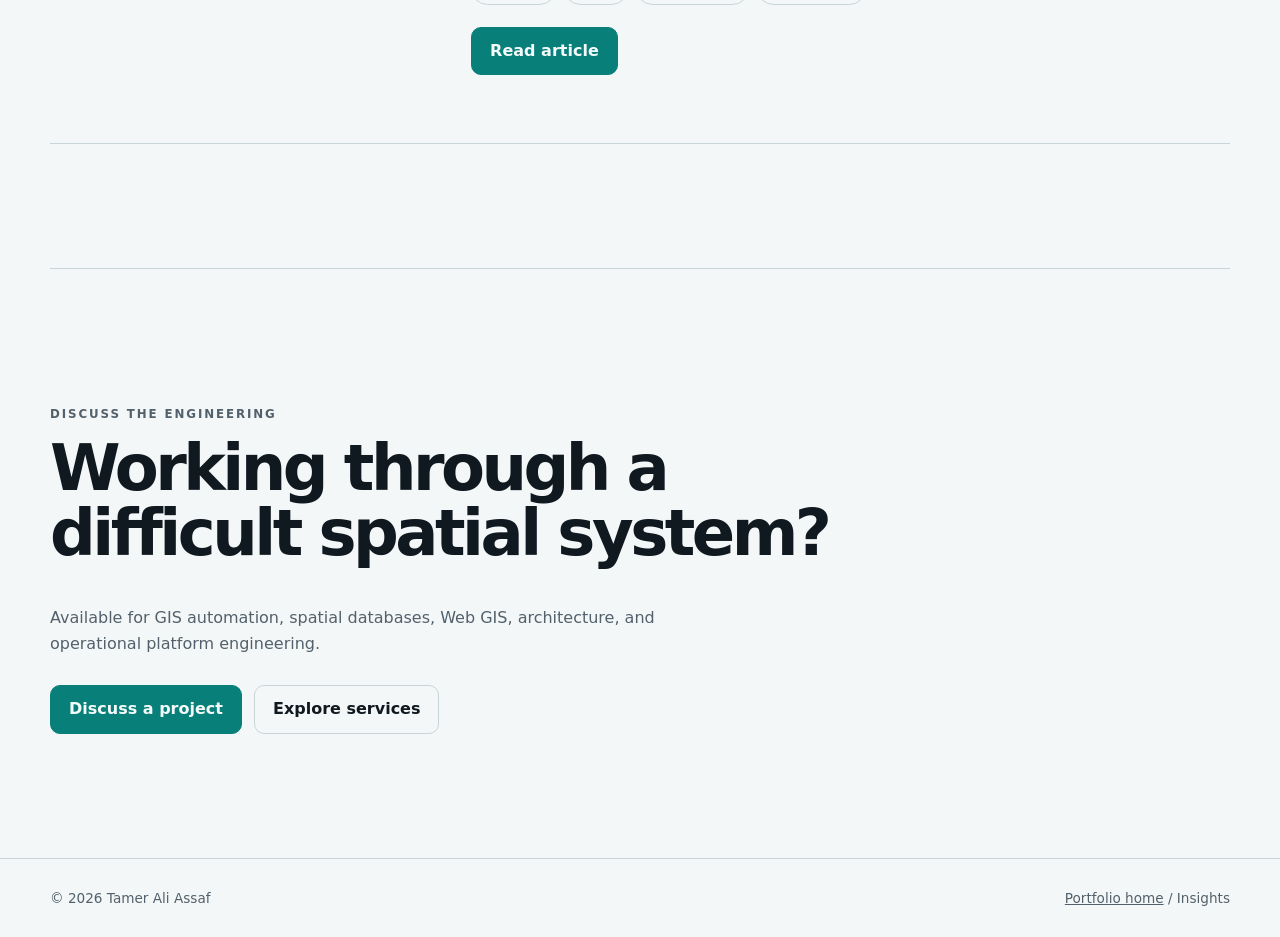
==== commit e68acc6f: "Publish vehicle tracking systems insight" ====
--- a/insights/index.html
+++ b/insights/index.html
@@ -66,18 +66,24 @@
             {
               "@type": "ListItem",
               "position": 1,
+              "url": "https://tamer-assaf2.github.io/insights/designing-real-time-vehicle-tracking-systems-with-gis.html",
+              "name": "Designing Real-Time Vehicle Tracking Systems with GIS: From GPS Data to Operational Intelligence"
+            },
+            {
+              "@type": "ListItem",
+              "position": 2,
               "url": "https://tamer-assaf2.github.io/insights/postgis-web-gis-spatial-applications.html",
               "name": "PostGIS for Web GIS: Designing Spatial Databases for Real-World Applications"
             },
             {
               "@type": "ListItem",
-              "position": 2,
+              "position": 3,
               "url": "https://tamer-assaf2.github.io/insights/road-routing-dijkstra-ckdtree.html",
               "name": "Building a Road Routing Engine with Dijkstra and cKDTree"
             },
             {
               "@type": "ListItem",
-              "position": 3,
+              "position": 4,
               "url": "https://tamer-assaf2.github.io/insights/arcgis-attribute-rules-arcade.html",
               "name": "ArcGIS Attribute Rules with Arcade: Automating Enterprise GIS Workflows"
             }
@@ -156,6 +162,32 @@
         <div class="insight-list">
           <article class="insight-entry reveal">
             <div class="insight-entry-meta">
+              <span>Real-Time GIS / Architecture</span>
+              <time datetime="2026-10-17">17 October 2026</time>
+              <span>Technical article</span>
+            </div>
+            <div>
+              <h2>
+                Designing Real-Time Vehicle Tracking Systems with GIS
+              </h2>
+              <p>
+                A reference architecture for turning noisy GPS observations
+                into trusted current state, secure live updates, spatial
+                events, and measurable operational intelligence.
+              </p>
+              <div class="tags">
+                <span>Real-Time GIS</span><span>PostGIS</span
+                ><span>WebSocket</span><span>System Architecture</span>
+              </div>
+              <a
+                class="btn primary"
+                href="designing-real-time-vehicle-tracking-systems-with-gis.html"
+                >Read article</a
+              >
+            </div>
+          </article>
+          <article class="insight-entry reveal">
+            <div class="insight-entry-meta">
               <span>PostGIS / Web GIS</span>
               <time datetime="2026-10-02">October 2, 2026</time>
               <span>Technical article</span>
--- a/assets/insights.css
+++ b/assets/insights.css
@@ -208,6 +208,60 @@
   color: var(--text);
 }
 
+.draft-status {
+  color: var(--accent2);
+  font-weight: 750;
+}
+
+.article-brief {
+  margin: 0 0 46px;
+  padding: clamp(24px, 4vw, 34px);
+  border: 1px solid var(--line);
+  border-radius: 16px;
+  background: var(--panel);
+}
+
+.article-brief h2 {
+  margin: 8px 0 24px;
+  color: var(--text);
+  font-size: clamp(1.8rem, 4vw, 2.7rem);
+  line-height: 1.05;
+  letter-spacing: -0.035em;
+}
+
+.article-brief dl {
+  display: grid;
+  grid-template-columns: repeat(2, minmax(0, 1fr));
+  gap: 1px;
+  margin: 0;
+  overflow: hidden;
+  border: 1px solid var(--line);
+  border-radius: 12px;
+  background: var(--line);
+}
+
+.article-brief dl > div {
+  padding: 18px;
+  background: var(--bg);
+}
+
+.article-brief dl > div:last-child {
+  grid-column: 1 / -1;
+}
+
+.article-brief dt {
+  color: var(--accent2);
+  font-size: 0.72rem;
+  font-weight: 800;
+  letter-spacing: 0.08em;
+  text-transform: uppercase;
+}
+
+.article-brief dd {
+  margin: 6px 0 0;
+  color: var(--text);
+}
+
 .article-toc {
   margin: 0 0 58px;
   padding: 26px;
@@ -274,15 +328,215 @@
 }
 
 .article-body pre {
+  position: relative;
   max-width: 100%;
   margin: 30px 0;
   overflow: auto;
+  padding: 46px 24px 24px;
+  border: 1px solid var(--line);
+  border-radius: 16px;
+  background: var(--panel);
+  color: var(--text);
+  line-height: 1.65;
+  tab-size: 2;
+}
+
+.article-body pre[data-language]::before {
+  position: absolute;
+  top: 12px;
+  right: 16px;
+  color: var(--muted);
+  content: attr(data-language);
+  font-family: "Aptos", "Segoe UI", system-ui, sans-serif;
+  font-size: 0.68rem;
+  font-weight: 800;
+  letter-spacing: 0.1em;
+  text-transform: uppercase;
+}
+
+.article-body pre code {
+  display: block;
+  min-width: max-content;
+}
+
+.token-keyword,
+.token-key {
+  color: #6d3fc0;
+  font-weight: 700;
+}
+
+.token-string {
+  color: #08745f;
+}
+
+.token-number,
+.token-type {
+  color: #9a5200;
+}
+
+.token-comment {
+  color: var(--muted);
+  font-style: italic;
+}
+
+.token-punctuation {
+  color: var(--muted);
+}
+
+:root[data-theme="dark"] .token-keyword,
+:root[data-theme="dark"] .token-key {
+  color: #cbb2ff;
+}
+
+:root[data-theme="dark"] .token-string {
+  color: #79dfc3;
+}
+
+:root[data-theme="dark"] .token-number,
+:root[data-theme="dark"] .token-type {
+  color: #ffc879;
+}
+
+@media (prefers-color-scheme: dark) {
+  :root:not([data-theme="light"]) .token-keyword,
+  :root:not([data-theme="light"]) .token-key {
+    color: #cbb2ff;
+  }
+
+  :root:not([data-theme="light"]) .token-string {
+    color: #79dfc3;
+  }
+
+  :root:not([data-theme="light"]) .token-number,
+  :root:not([data-theme="light"]) .token-type {
+    color: #ffc879;
+  }
+}
+
+.article-opening {
+  color: var(--text);
+  font-size: 1.24rem;
+  font-weight: 700;
+}
+
+.article-diagram {
+  margin: 32px 0;
+}
+
+.article-diagram img {
+  display: block;
+  width: 100%;
+  height: auto;
+  border: 1px solid var(--line);
+  border-radius: 16px;
+  background: var(--panel);
+}
+
+.article-diagram figcaption {
+  margin-top: 12px;
+  color: var(--muted);
+  font-size: 0.9rem;
+}
+
+.article-table-wrap {
+  max-width: 100%;
+  margin: 30px 0;
+  overflow-x: auto;
+  border: 1px solid var(--line);
+  border-radius: 14px;
+  background: var(--panel);
+}
+
+.article-table-wrap:focus-visible {
+  outline: 3px solid var(--accent);
+  outline-offset: 3px;
+}
+
+.article-table-wrap table {
+  width: 100%;
+  min-width: 660px;
+  border-collapse: collapse;
+  color: var(--muted);
+  font-size: 0.94rem;
+}
+
+.article-table-wrap caption {
+  padding: 16px 18px;
+  color: var(--text);
+  font-weight: 750;
+  text-align: left;
+}
+
+.article-table-wrap th,
+.article-table-wrap td {
+  padding: 14px 18px;
+  border-top: 1px solid var(--line);
+  text-align: left;
+  vertical-align: top;
+}
+
+.article-table-wrap thead th,
+.article-table-wrap tbody th {
+  color: var(--text);
+  font-weight: 750;
+}
+
+.article-equation {
+  margin: 30px 0;
+  overflow-x: auto;
   padding: 24px;
   border: 1px solid var(--line);
   border-radius: 16px;
   background: var(--panel);
   color: var(--text);
-  line-height: 1.65;
+  text-align: center;
+}
+
+.article-equation math {
+  min-width: max-content;
+  font-size: clamp(1rem, 3vw, 1.35rem);
+}
+
+.article-equation p {
+  margin: 12px auto 0;
+  color: var(--muted);
+  font-size: 0.86rem;
+}
+
+.article-sequence {
+  display: flex;
+  flex-wrap: wrap;
+  gap: 10px;
+  align-items: center;
+  padding: 20px;
+  border: 1px solid var(--line);
+  border-radius: 14px;
+  background: var(--panel);
+  color: var(--text);
+}
+
+.article-sequence span {
+  color: var(--accent2);
+}
+
+.article-references li + li {
+  margin-top: 12px;
+}
+
+.author-note {
+  margin-top: 58px;
+  padding: 24px;
+  border-left: 3px solid var(--accent2);
+  border-radius: 0 12px 12px 0;
+  background: var(--panel);
+}
+
+.author-note strong {
+  color: var(--text);
+}
+
+.author-note p {
+  margin-bottom: 0;
 }
 
 .process-flow {
@@ -414,11 +668,30 @@
   }
 
   .article-toc ol,
+  .article-brief dl,
   .article-checks,
   .article-related-links {
     grid-template-columns: 1fr;
   }
 
+  .article-brief dl > div:last-child {
+    grid-column: auto;
+  }
+
+  .article-body pre {
+    margin-inline: -8px;
+    padding-inline: 18px;
+  }
+
+  .article-sequence {
+    align-items: flex-start;
+    flex-direction: column;
+  }
+
+  .article-sequence span {
+    transform: rotate(90deg);
+  }
+
   .article-cover {
     aspect-ratio: 4 / 3;
   }
